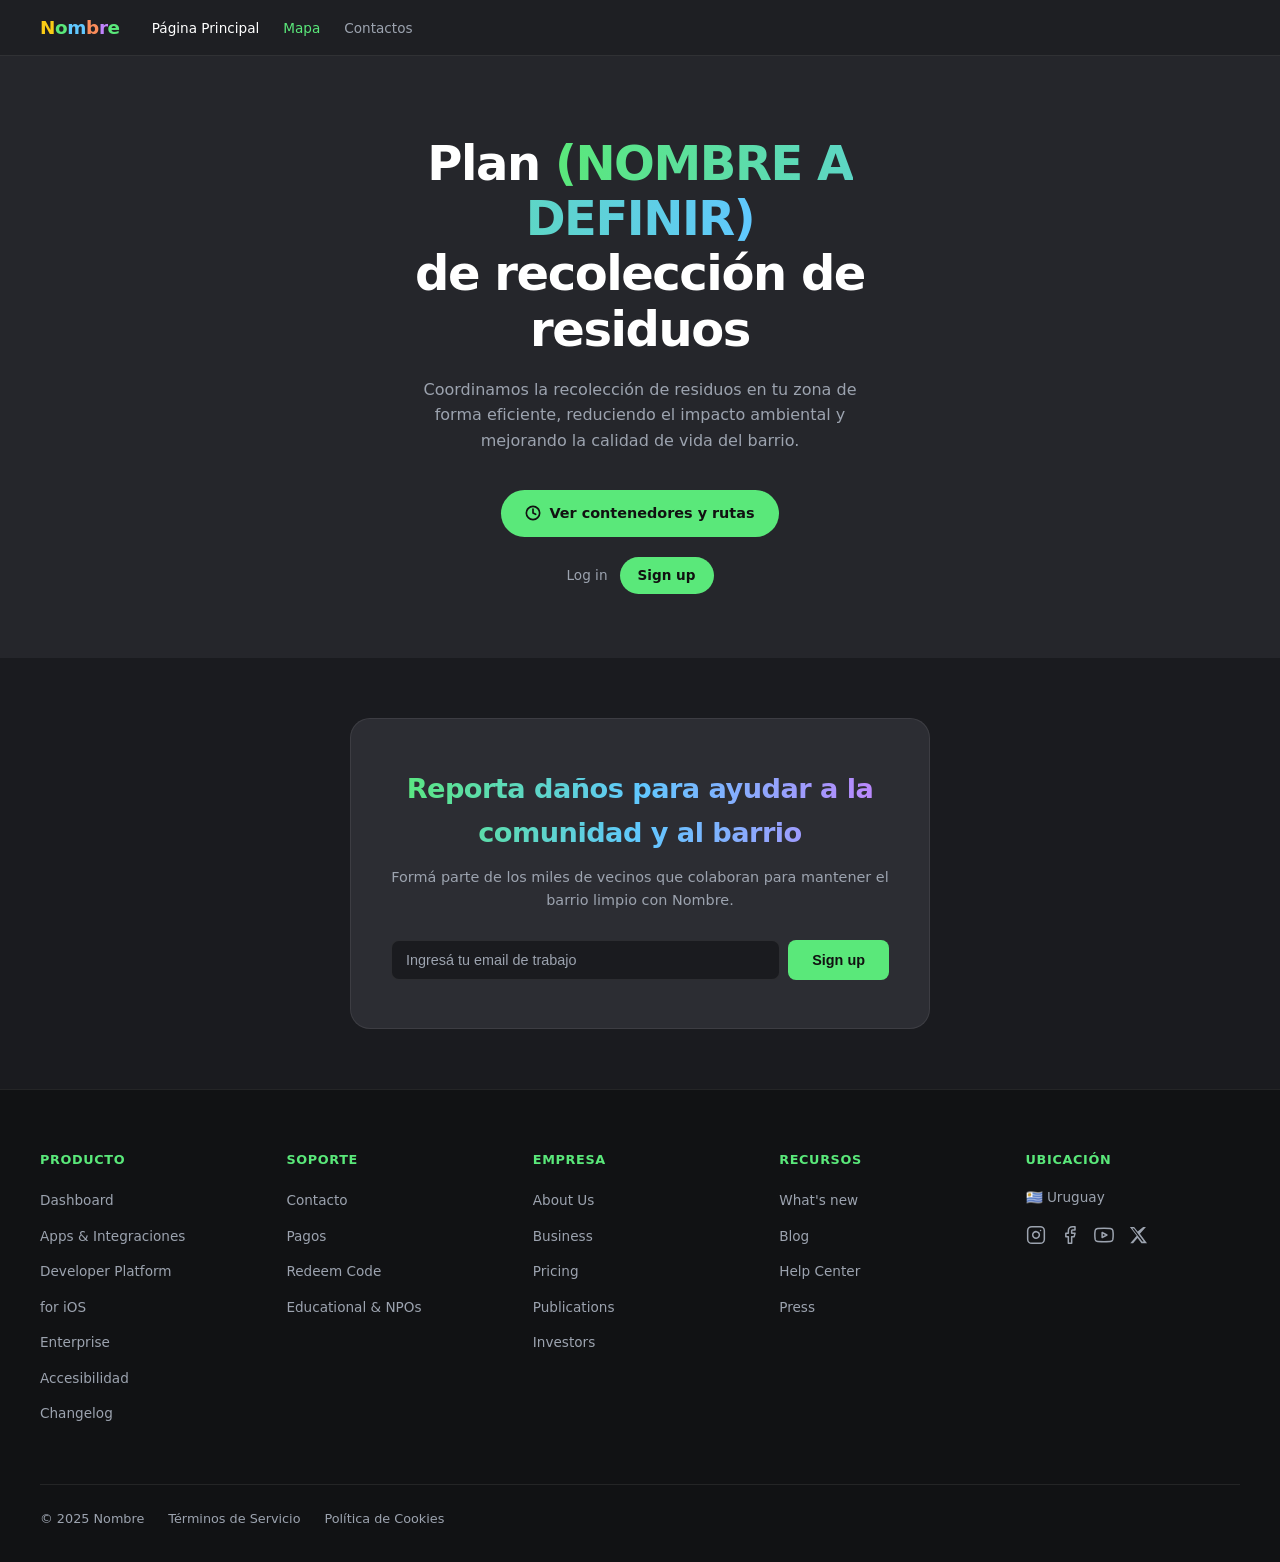
==== front/index.html @ a1e717c9 "prueba landing" ====
<!DOCTYPE html>
<html lang="es">
<head>
  <meta charset="UTF-8">
  <meta name="viewport" content="width=device-width, initial-scale=1.0">
  <title>Nombre — Plan de recolección de residuos</title>
  <link rel="stylesheet" href="css/styles.css">
</head>
<body>

  <!-- ===================== NAVBAR ===================== -->
  <nav class="navbar">
    <div class="navbar-logo brand">
      <span>N</span><span>o</span><span>m</span><span>b</span><span>r</span><span>e</span>
    </div>

    <ul class="navbar-links">
      <li><a href="#" class="link-yellow active">Página Principal</a></li>
      <li><a href="app.html" class="link-green">Mapa</a></li>
      <li><a href="#">Contactos</a></li>
    </ul>
  </nav>

  <!-- ===================== HERO ===================== -->
  <section class="hero">
    <h1>
      Plan <span class="highlight">(NOMBRE A DEFINIR)</span><br>
      de recolección de residuos
    </h1>
    <p>
      Coordinamos la recolección de residuos en tu zona de forma eficiente,
      reduciendo el impacto ambiental y mejorando la calidad de vida del barrio.
    </p>
    <div class="hero-actions">
      <a href="app.html" class="btn-primary">
        <svg width="16" height="16" viewBox="0 0 24 24" fill="none" stroke="currentColor" stroke-width="2.5" stroke-linecap="round" stroke-linejoin="round"><circle cx="12" cy="12" r="10"/><polyline points="12 6 12 12 16 14"/></svg>
        Ver contenedores y rutas
      </a>
    </div>
    <div class="hero-auth">
      <a href="pages/login.html" class="btn-login">Log in</a>
      <a href="pages/login.html" class="btn-signup">Sign up</a>
    </div>
  </section>

  <!-- ===================== CTA ===================== -->
  <section class="cta-section">
    <div class="cta-box">
      <h2>Reporta daños para ayudar a la comunidad y al barrio</h2>
      <p>
        Formá parte de los miles de vecinos que colaboran para mantener
        el barrio limpio con Nombre.
      </p>
      <div class="cta-form">
        <input type="email" placeholder="Ingresá tu email de trabajo">
        <button class="btn-primary" onclick="window.location='pages/login.html'">Sign up</button>
      </div>
    </div>
  </section>

  <!-- ===================== FOOTER ===================== -->
  <footer>
    <div class="footer-cols">
      <div class="footer-col">
        <h4>Producto</h4>
        <ul>
          <li><a href="#">Dashboard</a></li>
          <li><a href="#">Apps &amp; Integraciones</a></li>
          <li><a href="#">Developer Platform</a></li>
          <li><a href="#">for iOS</a></li>
          <li><a href="#">Enterprise</a></li>
          <li><a href="#">Accesibilidad</a></li>
          <li><a href="#">Changelog</a></li>
        </ul>
      </div>
      <div class="footer-col">
        <h4>Soporte</h4>
        <ul>
          <li><a href="#">Contacto</a></li>
          <li><a href="#">Pagos</a></li>
          <li><a href="#">Redeem Code</a></li>
          <li><a href="#">Educational &amp; NPOs</a></li>
        </ul>
      </div>
      <div class="footer-col">
        <h4>Empresa</h4>
        <ul>
          <li><a href="#">About Us</a></li>
          <li><a href="#">Business</a></li>
          <li><a href="#">Pricing</a></li>
          <li><a href="#">Publications</a></li>
          <li><a href="#">Investors</a></li>
        </ul>
      </div>
      <div class="footer-col">
        <h4>Recursos</h4>
        <ul>
          <li><a href="#">What's new</a></li>
          <li><a href="#">Blog</a></li>
          <li><a href="#">Help Center</a></li>
          <li><a href="#">Press</a></li>
        </ul>
      </div>
      <div class="footer-col">
        <h4>Ubicación</h4>
        <div class="footer-location">
          🇺🇾 Uruguay
        </div>
        <div class="footer-social">
          <!-- Instagram -->
          <a href="#" aria-label="Instagram">
            <svg width="20" height="20" viewBox="0 0 24 24" fill="none" stroke="currentColor" stroke-width="1.8" stroke-linecap="round" stroke-linejoin="round">
              <rect x="2" y="2" width="20" height="20" rx="5"/><path d="M16 11.37A4 4 0 1 1 12.63 8 4 4 0 0 1 16 11.37z"/><line x1="17.5" y1="6.5" x2="17.51" y2="6.5"/>
            </svg>
          </a>
          <!-- Facebook -->
          <a href="#" aria-label="Facebook">
            <svg width="20" height="20" viewBox="0 0 24 24" fill="none" stroke="currentColor" stroke-width="1.8" stroke-linecap="round" stroke-linejoin="round">
              <path d="M18 2h-3a5 5 0 0 0-5 5v3H7v4h3v8h4v-8h3l1-4h-4V7a1 1 0 0 1 1-1h3z"/>
            </svg>
          </a>
          <!-- YouTube -->
          <a href="#" aria-label="YouTube">
            <svg width="20" height="20" viewBox="0 0 24 24" fill="none" stroke="currentColor" stroke-width="1.8" stroke-linecap="round" stroke-linejoin="round">
              <path d="M22.54 6.42A2.78 2.78 0 0 0 20.6 4.47C18.88 4 12 4 12 4s-6.88 0-8.6.47A2.78 2.78 0 0 0 1.46 6.42 29 29 0 0 0 1 12a29 29 0 0 0 .46 5.58A2.78 2.78 0 0 0 3.4 19.53C5.12 20 12 20 12 20s6.88 0 8.6-.47a2.78 2.78 0 0 0 1.94-1.95A29 29 0 0 0 23 12a29 29 0 0 0-.46-5.58z"/><polygon points="9.75 15.02 15.5 12 9.75 8.98 9.75 15.02"/>
            </svg>
          </a>
          <!-- X -->
          <a href="#" aria-label="X">
            <svg width="20" height="20" viewBox="0 0 24 24" fill="currentColor">
              <path d="M18.244 2.25h3.308l-7.227 8.26 8.502 11.24H16.17l-4.714-6.231-5.401 6.231H2.746l7.73-8.835L2.25 2.25h5.087l4.26 5.632zm-1.161 17.52h1.833L7.084 4.126H5.117z"/>
            </svg>
          </a>
        </div>
      </div>
    </div>

    <div class="footer-bottom">
      <span>© 2025 Nombre</span>
      <a href="#">Términos de Servicio</a>
      <a href="#">Política de Cookies</a>
    </div>
  </footer>

</body>
</html>
---- front/css/styles.css ----
/* ==============================
   Variables y reset
============================== */
:root {
  --bg:       #25262b;
  --bg-deep:  #1a1b1f;
  --bg-card:  #2c2d33;
  --bg-nav:   #1e1f23;
  --green:    #5ae87a;
  --green-dk: #3bc95a;
  --border:   rgba(255,255,255,0.08);
  --text:     #ffffff;
  --muted:    #9ca3af;
  --radius:   12px;
  --font:     'Segoe UI', system-ui, -apple-system, sans-serif;
}

*, *::before, *::after { box-sizing: border-box; margin: 0; padding: 0; }

html { scroll-behavior: smooth; }

body {
  font-family: var(--font);
  background: var(--bg);
  color: var(--text);
  line-height: 1.6;
  -webkit-font-smoothing: antialiased;
}

a { text-decoration: none; color: inherit; }
img { display: block; max-width: 100%; }

.hidden { display: none; }

/* ==============================
   NAVBAR
============================== */
.navbar {
  position: sticky;
  top: 0;
  z-index: 100;
  background: var(--bg-nav);
  border-bottom: 1px solid var(--border);
  padding: 0 40px;
  height: 56px;
  display: flex;
  align-items: center;
  gap: 32px;
}

.navbar-logo {
  font-weight: 800;
  font-size: 1.15rem;
  letter-spacing: -0.02em;
  flex-shrink: 0;
}
.brand span:nth-child(1) { color: #facc15; }
.brand span:nth-child(2) { color: #5ae87a; }
.brand span:nth-child(3) { color: #60c8ff; }
.brand span:nth-child(4) { color: #fa8c5a; }
.brand span:nth-child(5) { color: #c084fc; }
.brand span:nth-child(6) { color: #5ae87a; }

/* Cuando el logo es un link (páginas internas y login), da feedback visual al pasar el mouse */
a.brand { transition: opacity 0.15s; }
a.brand:hover { opacity: 0.8; }

.navbar-links {
  display: flex;
  gap: 24px;
  flex: 1;
  align-items: center;
  list-style: none;
}

.navbar-links a {
  font-size: 0.85rem;
  color: var(--muted);
  transition: color 0.15s;
}
.navbar-links a:hover,
.navbar-links a.active { color: var(--text); }
.navbar-links .link-yellow { color: #facc15; }
.navbar-links .link-green  { color: var(--green); }

.navbar-auth {
  display: flex;
  gap: 12px;
  align-items: center;
  margin-left: auto;
}

.btn-login {
  font-size: 0.85rem;
  color: var(--muted);
  transition: color 0.15s;
}
.btn-login:hover { color: var(--text); }

.btn-signup {
  background: var(--green);
  color: #111;
  font-size: 0.85rem;
  font-weight: 700;
  padding: 8px 18px;
  border-radius: 999px;
  transition: background 0.15s, transform 0.1s;
}
.btn-signup:hover  { background: var(--green-dk); }
.btn-signup:active { transform: scale(0.97); }

/* ==============================
   HERO
============================== */
.hero {
  padding: 80px 40px 64px;
  max-width: 720px;
  margin: 0 auto;
  text-align: center;
}

.hero h1 {
  font-size: clamp(2rem, 5vw, 3rem);
  font-weight: 800;
  letter-spacing: -0.03em;
  line-height: 1.15;
  margin-bottom: 20px;
}

.hero h1 .highlight {
  background: linear-gradient(90deg, var(--green) 0%, #60c8ff 100%);
  -webkit-background-clip: text;
  -webkit-text-fill-color: transparent;
  background-clip: text;
}

.hero p {
  color: var(--muted);
  font-size: 1rem;
  max-width: 480px;
  margin: 0 auto 36px;
}

/* Botones de acción hero */
.hero-actions {
  display: flex;
  gap: 14px;
  justify-content: center;
  flex-wrap: wrap;
}

/* Login / Signup dentro del hero (centrados) */
.hero-auth {
  display: flex;
  gap: 12px;
  justify-content: center;
  align-items: center;
  margin-top: 20px;
  flex-wrap: wrap;
}

.btn-primary {
  display: inline-flex;
  align-items: center;
  gap: 8px;
  background: var(--green);
  color: #111;
  font-weight: 700;
  font-size: 0.9rem;
  padding: 12px 24px;
  border-radius: 999px;
  transition: background 0.15s, transform 0.1s;
  border: none;
  cursor: pointer;
}
.btn-primary:hover  { background: var(--green-dk); }
.btn-primary:active { transform: scale(0.97); }

.btn-outline {
  display: inline-flex;
  align-items: center;
  gap: 8px;
  background: transparent;
  color: var(--text);
  font-weight: 600;
  font-size: 0.9rem;
  padding: 12px 24px;
  border-radius: 999px;
  border: 1px solid var(--border);
  transition: border-color 0.15s, background 0.15s;
  cursor: pointer;
}
.btn-outline:hover { border-color: rgba(255,255,255,0.25); background: rgba(255,255,255,0.05); }

/* ==============================
   SECCIÓN DESCRIPCIÓN
============================== */
.section-desc {
  background: var(--bg-deep);
  padding: 60px 40px;
}

.section-desc-inner {
  max-width: 640px;
  margin: 0 auto;
}

.section-desc p {
  color: var(--muted);
  font-size: 0.95rem;
  line-height: 1.75;
}

/* ==============================
   TABS / NOVEDADES
============================== */
.tabs-section {
  padding: 56px 40px;
  background: var(--bg);
}

.tabs-section-inner {
  max-width: 840px;
  margin: 0 auto;
}

.tabs-nav {
  display: flex;
  gap: 4px;
  margin-bottom: 32px;
  border-bottom: 1px solid var(--border);
  padding-bottom: 0;
}

.tab-btn {
  background: none;
  border: none;
  color: var(--muted);
  font-size: 0.9rem;
  font-weight: 600;
  padding: 10px 20px;
  border-radius: 8px 8px 0 0;
  cursor: pointer;
  transition: color 0.15s, background 0.15s;
  position: relative;
  bottom: -1px;
}

.tab-btn:hover { color: var(--text); }

.tab-btn.active {
  background: var(--green);
  color: #111;
}

.tab-panel { display: none; }
.tab-panel.active { display: block; }

/* Tarjeta de novedad */
.news-card {
  display: grid;
  grid-template-columns: 220px 1fr;
  gap: 24px;
  background: var(--bg-card);
  border: 1px solid var(--border);
  border-radius: var(--radius);
  overflow: hidden;
  padding: 24px;
}

.news-img-placeholder {
  aspect-ratio: 4/3;
  background: #3a3b42;
  border-radius: 8px;
  display: flex;
  align-items: center;
  justify-content: center;
}

.news-img-placeholder svg {
  opacity: 0.25;
  width: 56px;
  height: 56px;
}

.news-body h3 {
  font-size: 1.1rem;
  font-weight: 700;
  line-height: 1.35;
  margin-bottom: 10px;
}

.news-body p {
  color: var(--muted);
  font-size: 0.9rem;
  margin-bottom: 16px;
}

.news-body .read-more {
  color: var(--green);
  font-size: 0.85rem;
  font-weight: 600;
  transition: opacity 0.15s;
}
.news-body .read-more:hover { opacity: 0.75; }

/* ==============================
   CTA SECTION
============================== */
.cta-section {
  padding: 60px 40px;
  background: var(--bg-deep);
}

.cta-box {
  max-width: 580px;
  margin: 0 auto;
  background: var(--bg-card);
  border: 1px solid var(--border);
  border-radius: 20px;
  padding: 48px 40px;
  text-align: center;
}

.cta-box h2 {
  font-size: 1.7rem;
  font-weight: 800;
  letter-spacing: -0.02em;
  margin-bottom: 12px;
  background: linear-gradient(90deg, var(--green) 0%, #60c8ff 50%, #c084fc 100%);
  -webkit-background-clip: text;
  -webkit-text-fill-color: transparent;
  background-clip: text;
}

.cta-box p {
  color: var(--muted);
  font-size: 0.9rem;
  margin-bottom: 28px;
}

.cta-form {
  display: flex;
  gap: 8px;
}

.cta-form input {
  flex: 1;
  background: var(--bg-deep);
  border: 1px solid var(--border);
  border-radius: 8px;
  color: var(--text);
  padding: 10px 14px;
  font-size: 0.9rem;
  outline: none;
  transition: border-color 0.15s;
}
.cta-form input:focus { border-color: var(--green); }
.cta-form input::placeholder { color: var(--muted); }

.cta-form .btn-primary { border-radius: 8px; }

/* ==============================
   FOOTER
============================== */
footer {
  background: #111214;
  padding: 60px 40px 32px;
  border-top: 1px solid var(--border);
}

.footer-cols {
  display: grid;
  grid-template-columns: repeat(5, 1fr);
  gap: 32px;
  margin-bottom: 48px;
}

.footer-col h4 {
  font-size: 0.8rem;
  font-weight: 700;
  color: var(--green);
  margin-bottom: 16px;
  text-transform: uppercase;
  letter-spacing: 0.05em;
}

.footer-col ul { list-style: none; }
.footer-col ul li { margin-bottom: 10px; }
.footer-col ul li a {
  font-size: 0.85rem;
  color: var(--muted);
  transition: color 0.15s;
}
.footer-col ul li a:hover { color: var(--text); }

.footer-location {
  display: flex;
  align-items: center;
  gap: 8px;
  font-size: 0.85rem;
  color: var(--muted);
  margin-bottom: 16px;
}

.footer-social {
  display: flex;
  gap: 14px;
  margin-top: 12px;
}

.footer-social a {
  color: var(--muted);
  transition: color 0.15s;
}
.footer-social a:hover { color: var(--text); }

.footer-bottom {
  border-top: 1px solid var(--border);
  padding-top: 24px;
  display: flex;
  align-items: center;
  gap: 24px;
}

.footer-bottom span,
.footer-bottom a {
  font-size: 0.8rem;
  color: var(--muted);
}
.footer-bottom a:hover { color: var(--text); }

/* ==============================
   FLOATING BUTTON
============================== */
.fab {
  position: fixed;
  bottom: 28px;
  right: 28px;
  width: 48px;
  height: 48px;
  background: var(--green);
  border-radius: 50%;
  display: flex;
  align-items: center;
  justify-content: center;
  box-shadow: 0 4px 20px rgba(90,232,122,0.35);
  z-index: 99;
  transition: transform 0.15s, background 0.15s;
}
.fab:hover  { transform: scale(1.08); background: var(--green-dk); }
.fab svg { width: 22px; height: 22px; color: #111; }

/* ==============================
   LOGIN PAGE
============================== */
.auth-page {
  position: relative;
  min-height: 100vh;
  display: flex;
  align-items: center;
  justify-content: center;
  padding: 40px 20px;
  background: var(--bg-deep);
}

.back-link {
  position: absolute;
  top: 24px;
  left: 24px;
  display: inline-flex;
  align-items: center;
  gap: 6px;
  font-size: 0.85rem;
  color: var(--muted);
  transition: color 0.15s;
}
.back-link:hover { color: var(--text); }
.back-link svg { width: 16px; height: 16px; }

.auth-card {
  width: 100%;
  max-width: 400px;
  background: var(--bg-card);
  border: 1px solid var(--border);
  border-radius: 20px;
  padding: 40px;
}

.auth-logo {
  display: block;
  text-align: center;
  font-size: 1.5rem;
  font-weight: 800;
  margin-bottom: 28px;
}

.auth-tabs {
  display: flex;
  background: var(--bg-deep);
  border-radius: 8px;
  padding: 4px;
  margin-bottom: 28px;
}

.auth-tab {
  flex: 1;
  text-align: center;
  padding: 9px;
  border-radius: 6px;
  font-size: 0.88rem;
  font-weight: 600;
  color: var(--muted);
  cursor: pointer;
  transition: all 0.15s;
}
.auth-tab.active {
  background: var(--bg-card);
  color: var(--text);
}

.auth-form { display: flex; flex-direction: column; gap: 14px; }

.auth-form label {
  display: flex;
  flex-direction: column;
  gap: 6px;
  font-size: 0.82rem;
  color: var(--muted);
  font-weight: 600;
}

.auth-form input,
.auth-form select {
  background: var(--bg-deep);
  border: 1px solid var(--border);
  border-radius: 8px;
  color: var(--text);
  padding: 11px 14px;
  font-size: 0.9rem;
  font-family: inherit;
  outline: none;
  transition: border-color 0.15s;
}
.auth-form input:focus,
.auth-form select:focus { border-color: var(--green); }

.auth-form select {
  appearance: none;
  -webkit-appearance: none;
  cursor: pointer;
  padding-right: 36px;
  background-image: url("data:image/svg+xml,%3Csvg xmlns='http://www.w3.org/2000/svg' width='16' height='16' viewBox='0 0 24 24' fill='none' stroke='%239ca3af' stroke-width='2' stroke-linecap='round' stroke-linejoin='round'%3E%3Cpolyline points='6 9 12 15 18 9'%3E%3C/polyline%3E%3C/svg%3E");
  background-repeat: no-repeat;
  background-position: right 14px center;
  background-size: 14px;
}
.auth-form select:invalid { color: var(--muted); }
.auth-form select option { background: var(--bg-deep); color: var(--text); }

.auth-form .btn-primary {
  margin-top: 6px;
  justify-content: center;
  border-radius: 8px;
  padding: 12px;
  font-size: 0.95rem;
}

.auth-sep {
  text-align: center;
  color: var(--muted);
  font-size: 0.82rem;
  margin-top: 16px;
}

.link-action {
  color: var(--green);
  font-weight: 600;
  cursor: pointer;
}
.link-action:hover { text-decoration: underline; }

/* ==============================
   DASHBOARD / PÁGINAS INTERNAS
============================== */
.internal-nav {
  background: var(--bg-nav);
  border-bottom: 1px solid var(--border);
  padding: 0 40px;
  height: 56px;
  display: flex;
  align-items: center;
  gap: 24px;
}

.internal-nav .nav-logo {
  font-weight: 800;
  font-size: 1.1rem;
  margin-right: 16px;
}

.internal-nav .nav-right {
  margin-left: auto;
  display: flex;
  align-items: center;
  gap: 12px;
}

.avatar {
  width: 32px;
  height: 32px;
  background: var(--green);
  border-radius: 50%;
  display: flex;
  align-items: center;
  justify-content: center;
  font-weight: 700;
  font-size: 0.8rem;
  color: #111;
}

/* ==============================
   PESTAÑAS DE LA APP (dentro de internal-nav)
============================== */
.internal-nav .app-tabs {
  display: flex;
  gap: 4px;
  flex: 1;
  height: 100%;
  align-items: center;
  overflow-x: auto;
  scrollbar-width: none;
}
.internal-nav .app-tabs::-webkit-scrollbar { display: none; }

.app-tab {
  font-size: 0.85rem;
  color: var(--muted);
  padding: 6px 14px;
  border-radius: 6px;
  white-space: nowrap;
  cursor: pointer;
  border: none;
  background: none;
  font-family: inherit;
  transition: color 0.15s, background 0.15s;
}
.app-tab:hover { color: var(--text); background: rgba(255,255,255,0.05); }
.app-tab.active { color: var(--text); background: rgba(255,255,255,0.08); }

.chip-rol {
  font-size: 0.75rem;
  font-weight: 600;
  color: var(--green);
  background: rgba(90, 232, 122, 0.12);
  padding: 4px 10px;
  border-radius: 999px;
  white-space: nowrap;
}

/* ==============================
   SECCIONES DE LA APP (Mapa/Camiones/Rutas/Cuadrillas/Trayectos/Incidencias)
============================== */
.seccion-app {
  display: none;
  max-width: 1100px;
  margin: 0 auto;
  padding: 32px 40px 64px;
}
.seccion-app.active { display: block; }

.seccion-header {
  display: flex;
  align-items: center;
  justify-content: space-between;
  gap: 16px;
  margin-bottom: 20px;
  flex-wrap: wrap;
}
.seccion-header h2 { font-size: 1.3rem; font-weight: 700; }

.seccion-subtitulo {
  color: var(--muted);
  font-size: 0.9rem;
  margin-top: -12px;
  margin-bottom: 20px;
}

.tabla-titulo { font-size: 1rem; font-weight: 700; margin-bottom: 12px; }

/* ==============================
   TABLAS
============================== */
.tabla-datos {
  width: 100%;
  border-collapse: collapse;
  background: var(--bg-card);
  border: 1px solid var(--border);
  border-radius: var(--radius);
  overflow: hidden;
  font-size: 0.88rem;
}
.tabla-datos th {
  text-align: left;
  padding: 12px 16px;
  background: rgba(255,255,255,0.03);
  color: var(--muted);
  font-size: 0.75rem;
  text-transform: uppercase;
  letter-spacing: 0.04em;
  border-bottom: 1px solid var(--border);
}
.tabla-datos td { padding: 12px 16px; border-bottom: 1px solid var(--border); }
.tabla-datos tbody tr:last-child td { border-bottom: none; }
.tabla-datos tbody tr:hover { background: rgba(255,255,255,0.02); }

.tabla-vacia {
  color: var(--muted);
  font-size: 0.9rem;
  padding: 32px;
  text-align: center;
  background: var(--bg-card);
  border: 1px dashed var(--border);
  border-radius: var(--radius);
}

.acciones-fila { display: flex; gap: 8px; }
.btn-icono {
  border: none;
  background: transparent;
  cursor: pointer;
  padding: 5px 10px;
  border-radius: 6px;
  font-size: 0.8rem;
  font-weight: 600;
  font-family: inherit;
}
.btn-icono.editar { color: var(--green); }
.btn-icono.editar:hover { background: rgba(90,232,122,0.1); }
.btn-icono.eliminar { color: #ff6b6b; }
.btn-icono.eliminar:hover { background: rgba(255,107,107,0.1); }

/* ==============================
   BADGES DE ESTADO
============================== */
.badge {
  display: inline-block;
  font-size: 0.75rem;
  font-weight: 700;
  padding: 3px 10px;
  border-radius: 999px;
}
.badge-ok      { background: rgba(90,232,122,0.15); color: var(--green); }
.badge-warn    { background: rgba(250,204,21,0.15); color: #facc15; }
.badge-pending { background: rgba(156,163,175,0.15); color: var(--muted); }

/* ==============================
   MODAL (alta / edición)
============================== */
.modal-overlay {
  position: fixed;
  inset: 0;
  background: rgba(0,0,0,0.6);
  display: flex;
  align-items: center;
  justify-content: center;
  padding: 20px;
  z-index: 200;
}
.modal-overlay.hidden { display: none; }

.modal-card {
  width: 100%;
  max-width: 480px;
  max-height: 90vh;
  overflow-y: auto;
  background: var(--bg-card);
  border: 1px solid var(--border);
  border-radius: 16px;
  padding: 28px;
}
.modal-header {
  display: flex;
  align-items: center;
  justify-content: space-between;
  margin-bottom: 20px;
}
.modal-header h3 { font-size: 1.1rem; font-weight: 700; }
.modal-cerrar {
  background: none;
  border: none;
  color: var(--muted);
  font-size: 1.1rem;
  cursor: pointer;
  padding: 4px 8px;
  border-radius: 6px;
}
.modal-cerrar:hover { color: var(--text); background: rgba(255,255,255,0.05); }
.modal-aviso { color: var(--muted); font-size: 0.9rem; }

/* ==============================
   FILTROS (menús de admin: usuarios / solicitudes)
============================== */
.filtros-fila {
  display: flex;
  gap: 16px;
  flex-wrap: wrap;
  margin-bottom: 20px;
}
.filtros-fila label {
  display: flex;
  flex-direction: column;
  gap: 6px;
  font-size: 0.82rem;
  color: var(--muted);
  font-weight: 600;
  min-width: 200px;
}
.filtros-fila input,
.filtros-fila select {
  background: var(--bg-card);
  border: 1px solid var(--border);
  border-radius: 8px;
  color: var(--text);
  padding: 9px 12px;
  font-size: 0.88rem;
  font-family: inherit;
  outline: none;
}

/* ==============================
   MINI POPUP DE CONFIRMACIÓN (#F)
============================== */
.confirm-overlay { z-index: 300; }
.confirm-card {
  max-width: 340px;
  text-align: center;
}
.confirm-mensaje {
  font-size: 0.95rem;
  margin-bottom: 20px;
}
.confirm-acciones {
  display: flex;
  gap: 10px;
  justify-content: center;
}

/* ==============================
   FORMULARIOS (modal y en línea) + SELECT con flecha
============================== */
.modal-form, .form-grid label { display: flex; flex-direction: column; gap: 6px; }
.modal-form { display: flex; flex-direction: column; gap: 14px; }
.modal-form label {
  display: flex;
  flex-direction: column;
  gap: 6px;
  font-size: 0.82rem;
  color: var(--muted);
  font-weight: 600;
}

.modal-form input, .modal-form select, .modal-form textarea,
.form-grid input, .form-grid select, .form-grid textarea {
  background: var(--bg-deep);
  border: 1px solid var(--border);
  border-radius: 8px;
  color: var(--text);
  padding: 10px 14px;
  font-size: 0.9rem;
  font-family: inherit;
  outline: none;
  transition: border-color 0.15s;
  resize: vertical;
}
.modal-form input:focus, .modal-form select:focus, .modal-form textarea:focus,
.form-grid input:focus, .form-grid select:focus, .form-grid textarea:focus { border-color: var(--green); }

.modal-form select, .form-grid select {
  appearance: none;
  -webkit-appearance: none;
  cursor: pointer;
  padding-right: 36px;
  background-image: url("data:image/svg+xml,%3Csvg xmlns='http://www.w3.org/2000/svg' width='16' height='16' viewBox='0 0 24 24' fill='none' stroke='%239ca3af' stroke-width='2' stroke-linecap='round' stroke-linejoin='round'%3E%3Cpolyline points='6 9 12 15 18 9'%3E%3C/polyline%3E%3C/svg%3E");
  background-repeat: no-repeat;
  background-position: right 14px center;
  background-size: 14px;
}
.modal-form .btn-primary { justify-content: center; border-radius: 8px; padding: 11px; margin-top: 4px; }

.form-mensaje {
  font-size: 0.85rem;
  padding: 10px 14px;
  border-radius: 8px;
}
.form-mensaje.error { background: rgba(255,107,107,0.12); color: #ff6b6b; }
.form-mensaje.exito { background: rgba(90,232,122,0.12); color: var(--green); }

.tarjeta-formulario {
  background: var(--bg-card);
  border: 1px solid var(--border);
  border-radius: var(--radius);
  padding: 24px;
  margin-bottom: 32px;
}
.form-grid {
  display: grid;
  grid-template-columns: 1fr 1fr;
  gap: 14px;
  margin-bottom: 18px;
}
.form-grid .span-2 { grid-column: 1 / -1; }
.form-grid label { font-size: 0.82rem; color: var(--muted); font-weight: 600; }

/* Checklist de contenedores / camioneros dentro de un formulario */
.checklist-caja {
  max-height: 200px;
  overflow-y: auto;
  border: 1px solid var(--border);
  border-radius: 8px;
  padding: 10px 12px;
  background: var(--bg-deep);
}
.checklist-grupo h5 {
  font-size: 0.75rem;
  color: var(--green);
  text-transform: uppercase;
  letter-spacing: 0.04em;
  margin: 10px 0 4px;
}
.checklist-grupo:first-child h5 { margin-top: 0; }
.checklist-item {
  display: flex;
  align-items: center;
  gap: 8px;
  font-size: 0.85rem;
  font-weight: 400;
  color: var(--text);
  padding: 4px 0;
  cursor: pointer;
}
.checklist-vacio { color: var(--muted); font-size: 0.85rem; }

/* ==============================
   "MI CUADRILLA" (widget para el rol camionero)
============================== */
.tarjeta-mi-cuadrilla {
  display: flex;
  align-items: center;
  justify-content: space-between;
  gap: 20px;
  background: var(--bg-card);
  border: 1px solid var(--border);
  border-radius: var(--radius);
  padding: 20px 24px;
  margin-bottom: 24px;
  flex-wrap: wrap;
}
.mi-cuadrilla-label {
  font-size: 0.75rem;
  color: var(--muted);
  text-transform: uppercase;
  letter-spacing: 0.04em;
  margin-bottom: 4px;
}
.mi-cuadrilla-valor { font-size: 1.1rem; font-weight: 700; }
.mi-cuadrilla-ruta { font-size: 0.85rem; color: var(--muted); margin-top: 4px; }
.mi-cuadrilla-cambio { display: flex; gap: 10px; align-items: center; }
.mi-cuadrilla-cambio select {
  background: var(--bg-deep);
  border: 1px solid var(--border);
  border-radius: 8px;
  color: var(--text);
  padding: 9px 12px;
  font-size: 0.85rem;
  font-family: inherit;
  outline: none;
  cursor: pointer;
}

/* ==============================
   MAPA (Google Maps)
============================== */
.mapa-controles { margin-bottom: 16px; }
.mapa-controles label {
  display: flex;
  flex-direction: column;
  gap: 6px;
  font-size: 0.82rem;
  color: var(--muted);
  font-weight: 600;
  max-width: 320px;
}
.mapa-controles select {
  background: var(--bg-card);
  border: 1px solid var(--border);
  border-radius: 8px;
  color: var(--text);
  padding: 9px 12px;
  font-size: 0.88rem;
  font-family: inherit;
  outline: none;
  cursor: pointer;
}
.mapa-contenedor {
  width: 100%;
  height: 520px;
  border-radius: var(--radius);
  overflow: hidden;
  border: 1px solid var(--border);
  background: var(--bg-card);
}
.mapa-aviso {
  height: 100%;
  display: flex;
  flex-direction: column;
  align-items: center;
  justify-content: center;
  gap: 6px;
  text-align: center;
  padding: 40px;
  color: var(--muted);
  font-size: 0.9rem;
}
.mapa-aviso a { color: var(--green); font-weight: 600; }

/* Contenido de los InfoWindow de Google Maps (van al DOM normal, así
   que las clases de esta hoja de estilos sí les aplican) */
.infowindow-contenido { font-family: var(--font); font-size: 13px; color: #111; }
.infowindow-btn {
  margin-top: 8px;
  background: var(--green);
  color: #111;
  border: none;
  padding: 6px 12px;
  border-radius: 6px;
  font-size: 12px;
  font-weight: 700;
  cursor: pointer;
  font-family: inherit;
}

/* ==============================
   RESPONSIVE
============================== */
@media (max-width: 680px) {
  .navbar { padding: 0 20px; gap: 16px; }
  .navbar-links { display: none; }
  .hero { padding: 60px 24px 48px; }
  .tabs-section, .section-desc, .cta-section { padding: 40px 24px; }
  .footer-cols { grid-template-columns: repeat(2, 1fr); }
  .news-card { grid-template-columns: 1fr; }
  .cta-form { flex-direction: column; }
  footer { padding: 48px 24px 24px; }
  .internal-nav { padding: 0 20px; }
}

@media (max-width: 900px) {
  .seccion-app { padding: 24px 20px 48px; }
  .form-grid { grid-template-columns: 1fr; }
  .tarjeta-mi-cuadrilla { flex-direction: column; align-items: flex-start; }
  .mapa-contenedor { height: 400px; }
}
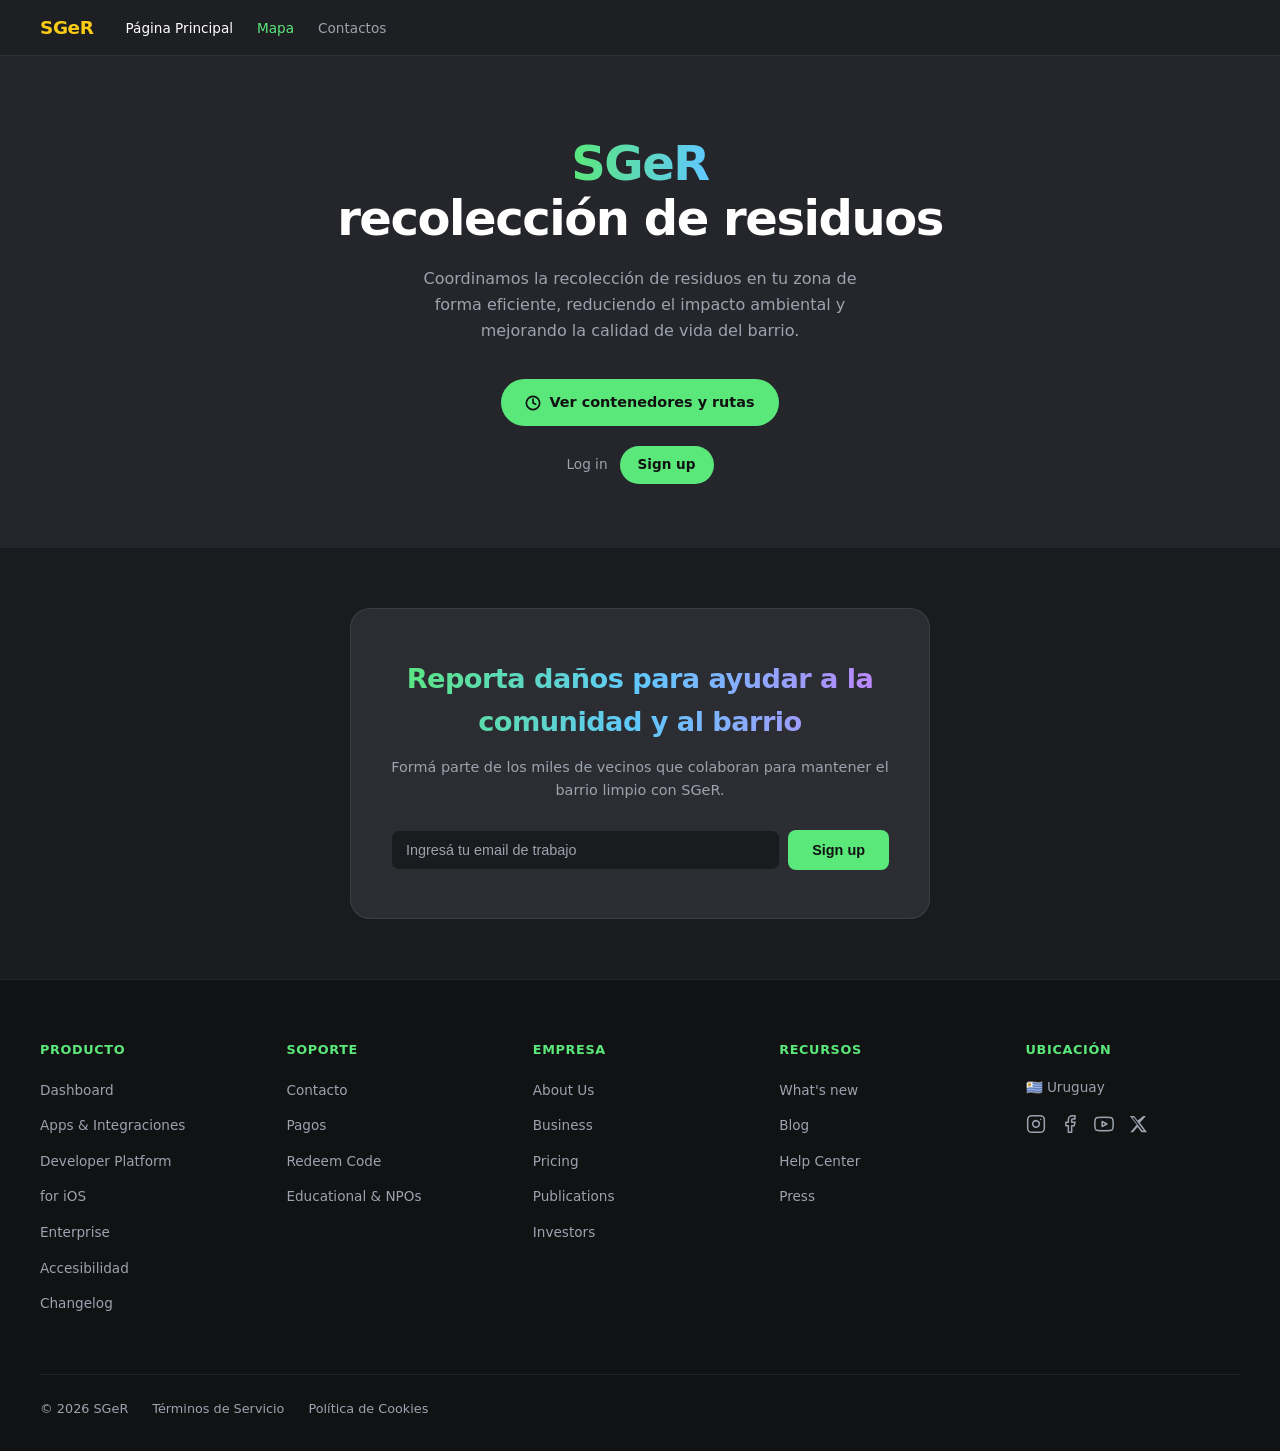
==== commit 19d82d8c: "cambios menores" ====
--- a/front/index.html
+++ b/front/index.html
@@ -3,7 +3,7 @@
 <head>
   <meta charset="UTF-8">
   <meta name="viewport" content="width=device-width, initial-scale=1.0">
-  <title>Nombre — Plan de recolección de residuos</title>
+  <title>SGeR — Plan de recolección de residuos</title>
   <link rel="stylesheet" href="css/styles.css">
 </head>
 <body>
@@ -11,7 +11,7 @@
   <!-- ===================== NAVBAR ===================== -->
   <nav class="navbar">
     <div class="navbar-logo brand">
-      <span>N</span><span>o</span><span>m</span><span>b</span><span>r</span><span>e</span>
+      <span class="highlight">SGeR</span><br>
     </div>
 
     <ul class="navbar-links">
@@ -24,8 +24,8 @@
   <!-- ===================== HERO ===================== -->
   <section class="hero">
     <h1>
-      Plan <span class="highlight">(NOMBRE A DEFINIR)</span><br>
-      de recolección de residuos
+      <span class="highlight">SGeR</span><br>
+      recolección de residuos
     </h1>
     <p>
       Coordinamos la recolección de residuos en tu zona de forma eficiente,
@@ -49,11 +49,11 @@
       <h2>Reporta daños para ayudar a la comunidad y al barrio</h2>
       <p>
         Formá parte de los miles de vecinos que colaboran para mantener
-        el barrio limpio con Nombre.
+        el barrio limpio con SGeR.
       </p>
       <div class="cta-form">
         <input type="email" placeholder="Ingresá tu email de trabajo">
-        <button class="btn-primary" onclick="window.location='pages/login.html'">Sign up</button>
+        <button class="btn-primary" id="cta_ir_registro">Sign up</button>
       </div>
     </div>
   </section>
@@ -136,11 +136,12 @@
     </div>
 
     <div class="footer-bottom">
-      <span>© 2025 Nombre</span>
+      <span>© 2026 SGeR</span>
       <a href="#">Términos de Servicio</a>
       <a href="#">Política de Cookies</a>
     </div>
   </footer>
 
+  <script src="js/index.js"></script>
 </body>
 </html>
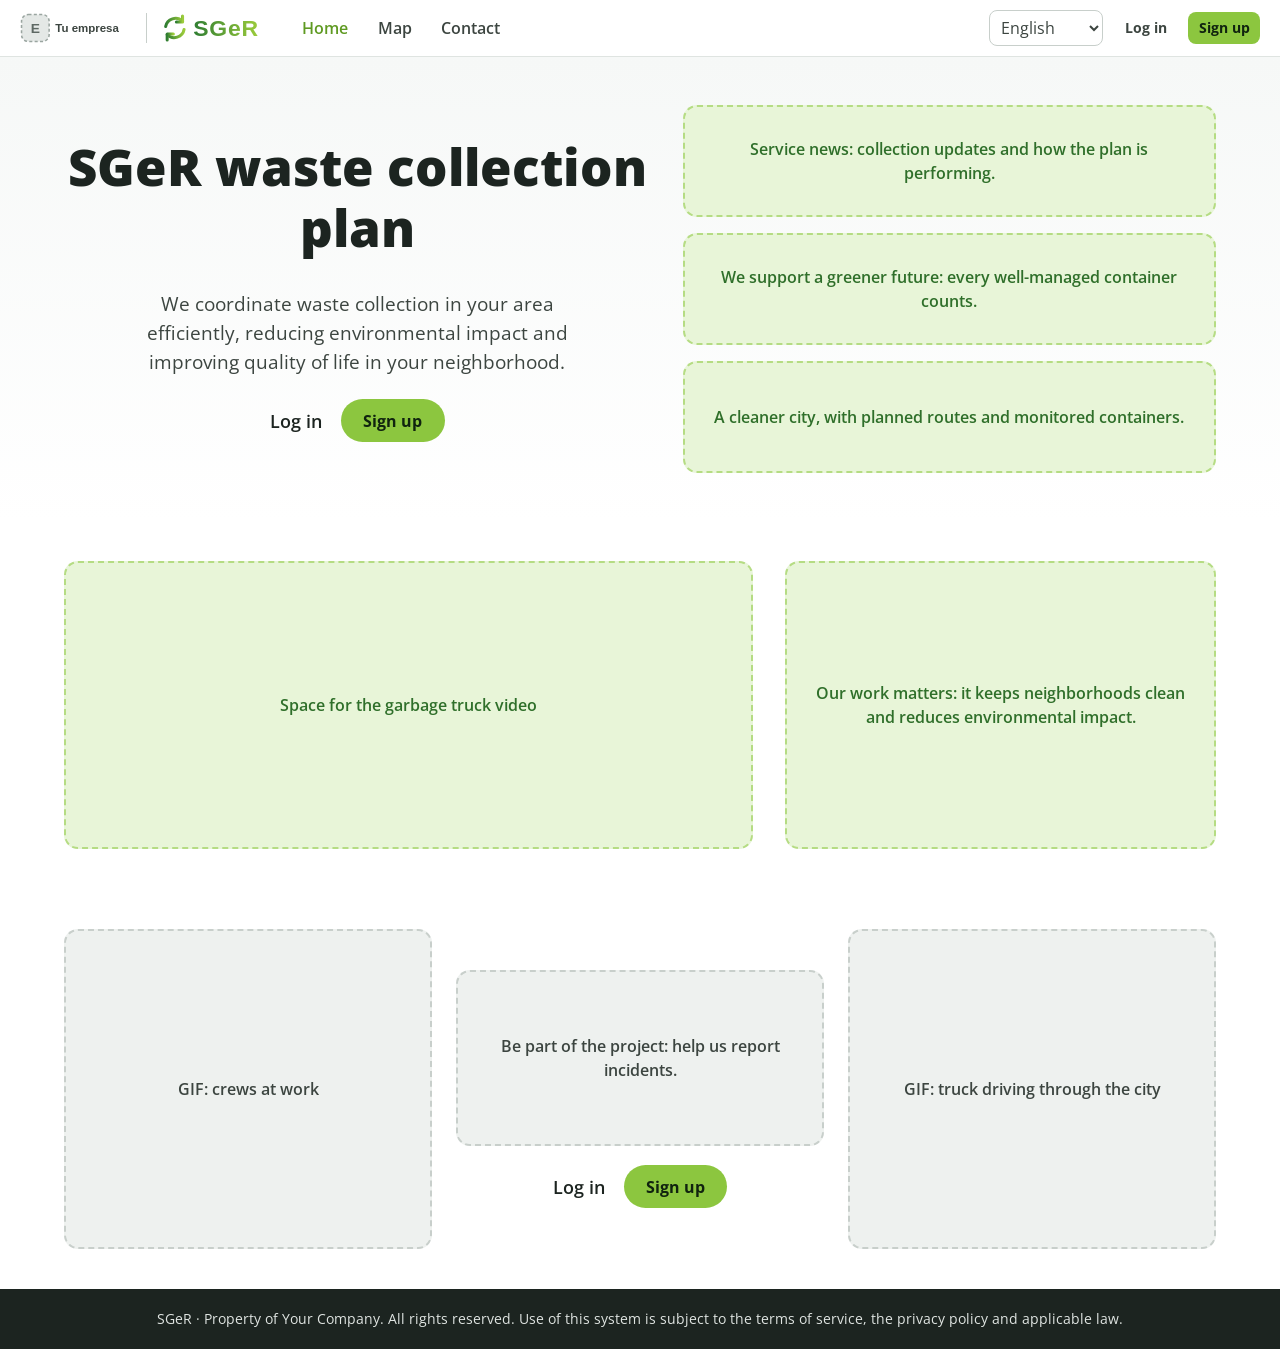
==== commit e2b825aa: "front (incompleto)" ====
--- a/front/index.html
+++ b/front/index.html
@@ -1,147 +1,70 @@
 <!DOCTYPE html>
 <html lang="es">
 <head>
-  <meta charset="UTF-8">
-  <meta name="viewport" content="width=device-width, initial-scale=1.0">
-  <title>SGeR — Plan de recolección de residuos</title>
+  <meta charset="utf-8">
+  <meta name="viewport" content="width=device-width, initial-scale=1">
+  <title>SGeR</title>
+  <link rel="preconnect" href="https://fonts.googleapis.com"><link rel="preconnect" href="https://fonts.gstatic.com" crossorigin>
+  <link href="https://fonts.googleapis.com/css2?family=Open+Sans:wght@400;600;700;800&display=swap" rel="stylesheet">
   <link rel="stylesheet" href="css/styles.css">
 </head>
 <body>
+  <noscript>Esta aplicación necesita JavaScript habilitado.</noscript>
+  <header class="topbar" id="top"></header>
 
-  <!-- ===================== NAVBAR ===================== -->
-  <nav class="navbar">
-    <div class="navbar-logo brand">
-      <span class="highlight">SGeR</span><br>
-    </div>
-
-    <ul class="navbar-links">
-      <li><a href="#" class="link-yellow active">Página Principal</a></li>
-      <li><a href="app.html" class="link-green">Mapa</a></li>
-      <li><a href="#">Contactos</a></li>
-    </ul>
-  </nav>
-
-  <!-- ===================== HERO ===================== -->
-  <section class="hero">
-    <h1>
-      <span class="highlight">SGeR</span><br>
-      recolección de residuos
-    </h1>
-    <p>
-      Coordinamos la recolección de residuos en tu zona de forma eficiente,
-      reduciendo el impacto ambiental y mejorando la calidad de vida del barrio.
-    </p>
-    <div class="hero-actions">
-      <a href="app.html" class="btn-primary">
-        <svg width="16" height="16" viewBox="0 0 24 24" fill="none" stroke="currentColor" stroke-width="2.5" stroke-linecap="round" stroke-linejoin="round"><circle cx="12" cy="12" r="10"/><polyline points="12 6 12 12 16 14"/></svg>
-        Ver contenedores y rutas
-      </a>
-    </div>
-    <div class="hero-auth">
-      <a href="pages/login.html" class="btn-login">Log in</a>
-      <a href="pages/login.html" class="btn-signup">Sign up</a>
-    </div>
-  </section>
-
-  <!-- ===================== CTA ===================== -->
-  <section class="cta-section">
-    <div class="cta-box">
-      <h2>Reporta daños para ayudar a la comunidad y al barrio</h2>
-      <p>
-        Formá parte de los miles de vecinos que colaboran para mantener
-        el barrio limpio con SGeR.
-      </p>
-      <div class="cta-form">
-        <input type="email" placeholder="Ingresá tu email de trabajo">
-        <button class="btn-primary" id="cta_ir_registro">Sign up</button>
-      </div>
-    </div>
-  </section>
-
-  <!-- ===================== FOOTER ===================== -->
-  <footer>
-    <div class="footer-cols">
-      <div class="footer-col">
-        <h4>Producto</h4>
-        <ul>
-          <li><a href="#">Dashboard</a></li>
-          <li><a href="#">Apps &amp; Integraciones</a></li>
-          <li><a href="#">Developer Platform</a></li>
-          <li><a href="#">for iOS</a></li>
-          <li><a href="#">Enterprise</a></li>
-          <li><a href="#">Accesibilidad</a></li>
-          <li><a href="#">Changelog</a></li>
-        </ul>
-      </div>
-      <div class="footer-col">
-        <h4>Soporte</h4>
-        <ul>
-          <li><a href="#">Contacto</a></li>
-          <li><a href="#">Pagos</a></li>
-          <li><a href="#">Redeem Code</a></li>
-          <li><a href="#">Educational &amp; NPOs</a></li>
-        </ul>
-      </div>
-      <div class="footer-col">
-        <h4>Empresa</h4>
-        <ul>
-          <li><a href="#">About Us</a></li>
-          <li><a href="#">Business</a></li>
-          <li><a href="#">Pricing</a></li>
-          <li><a href="#">Publications</a></li>
-          <li><a href="#">Investors</a></li>
-        </ul>
-      </div>
-      <div class="footer-col">
-        <h4>Recursos</h4>
-        <ul>
-          <li><a href="#">What's new</a></li>
-          <li><a href="#">Blog</a></li>
-          <li><a href="#">Help Center</a></li>
-          <li><a href="#">Press</a></li>
-        </ul>
-      </div>
-      <div class="footer-col">
-        <h4>Ubicación</h4>
-        <div class="footer-location">
-          🇺🇾 Uruguay
-        </div>
-        <div class="footer-social">
-          <!-- Instagram -->
-          <a href="#" aria-label="Instagram">
-            <svg width="20" height="20" viewBox="0 0 24 24" fill="none" stroke="currentColor" stroke-width="1.8" stroke-linecap="round" stroke-linejoin="round">
-              <rect x="2" y="2" width="20" height="20" rx="5"/><path d="M16 11.37A4 4 0 1 1 12.63 8 4 4 0 0 1 16 11.37z"/><line x1="17.5" y1="6.5" x2="17.51" y2="6.5"/>
-            </svg>
-          </a>
-          <!-- Facebook -->
-          <a href="#" aria-label="Facebook">
-            <svg width="20" height="20" viewBox="0 0 24 24" fill="none" stroke="currentColor" stroke-width="1.8" stroke-linecap="round" stroke-linejoin="round">
-              <path d="M18 2h-3a5 5 0 0 0-5 5v3H7v4h3v8h4v-8h3l1-4h-4V7a1 1 0 0 1 1-1h3z"/>
-            </svg>
-          </a>
-          <!-- YouTube -->
-          <a href="#" aria-label="YouTube">
-            <svg width="20" height="20" viewBox="0 0 24 24" fill="none" stroke="currentColor" stroke-width="1.8" stroke-linecap="round" stroke-linejoin="round">
-              <path d="M22.54 6.42A2.78 2.78 0 0 0 20.6 4.47C18.88 4 12 4 12 4s-6.88 0-8.6.47A2.78 2.78 0 0 0 1.46 6.42 29 29 0 0 0 1 12a29 29 0 0 0 .46 5.58A2.78 2.78 0 0 0 3.4 19.53C5.12 20 12 20 12 20s6.88 0 8.6-.47a2.78 2.78 0 0 0 1.94-1.95A29 29 0 0 0 23 12a29 29 0 0 0-.46-5.58z"/><polygon points="9.75 15.02 15.5 12 9.75 8.98 9.75 15.02"/>
-            </svg>
-          </a>
-          <!-- X -->
-          <a href="#" aria-label="X">
-            <svg width="20" height="20" viewBox="0 0 24 24" fill="currentColor">
-              <path d="M18.244 2.25h3.308l-7.227 8.26 8.502 11.24H16.17l-4.714-6.231-5.401 6.231H2.746l7.73-8.835L2.25 2.25h5.087l4.26 5.632zm-1.161 17.52h1.833L7.084 4.126H5.117z"/>
-            </svg>
-          </a>
+  <main>
+    <!-- Presentación: texto a la izquierda y tres tarjetas a la derecha. -->
+    <section class="hero">
+      <div class="copy">
+        <h1 data-i18n="home.title"></h1>
+        <p data-i18n="home.lead"></p>
+        <div class="cta">
+          <a class="login" href="pages/login.html" data-i18n="nav.login"></a>
+          <a class="btn pri pill" href="pages/login.html?m=up" data-i18n="nav.signup"></a>
         </div>
       </div>
-    </div>
 
-    <div class="footer-bottom">
-      <span>© 2026 SGeR</span>
-      <a href="#">Términos de Servicio</a>
-      <a href="#">Política de Cookies</a>
-    </div>
-  </footer>
+      <!-- Cada "slot" es un espacio reservado. Reemplazalo por un <img> o <video> con el material real. -->
+      <div class="stack">
+        <div class="slot" data-i18n="home.s1"></div>
+        <div class="slot" data-i18n="home.s2"></div>
+        <div class="slot" data-i18n="home.s3"></div>
+      </div>
+    </section>
 
-  <script src="js/index.js"></script>
+    <!-- Video del camión y texto sobre el trabajo. -->
+    <section class="band">
+      <div class="slot" data-i18n="home.video"></div>
+      <div class="slot" data-i18n="home.work"></div>
+    </section>
+
+    <!-- GIFs a los costados y llamada a participar en el centro. -->
+    <section class="trio">
+      <div class="slot dark" data-i18n="home.gif1"></div>
+      <div class="mid">
+        <div class="slot dark" data-i18n="home.join"></div>
+        <div class="cta">
+          <a class="login" href="pages/login.html" data-i18n="nav.login"></a>
+          <a class="btn pri pill" href="pages/login.html?m=up" data-i18n="nav.signup"></a>
+        </div>
+      </div>
+      <div class="slot dark" data-i18n="home.gif2"></div>
+    </section>
+  </main>
+
+  <div id="foot"></div>
+
+  <script src="js/errores-globales.js"></script>
+  <script src="js/config.js"></script>
+  <script src="js/constantes.js"></script>
+  <script src="js/idiomas/es.js"></script>
+  <script src="js/idiomas/en.js"></script>
+  <script src="js/idiomas/pt.js"></script>
+  <script src="js/i18n.js"></script>
+  <script src="js/dom.js"></script>
+  <script src="js/sesion.js"></script>
+  <script src="js/api.js"></script>
+  <script src="js/encabezado.js"></script>
+  <script src="js/inicio.js"></script>
 </body>
 </html>
--- a/front/css/styles.css
+++ b/front/css/styles.css
@@ -1,1063 +1,126 @@
-/* ==============================
-   Variables y reset
-============================== */
-:root {
-  --bg:       #25262b;
-  --bg-deep:  #1a1b1f;
-  --bg-card:  #2c2d33;
-  --bg-nav:   #1e1f23;
-  --green:    #5ae87a;
-  --green-dk: #3bc95a;
-  --border:   rgba(255,255,255,0.08);
-  --text:     #ffffff;
-  --muted:    #9ca3af;
-  --radius:   12px;
-  --font:     'Segoe UI', system-ui, -apple-system, sans-serif;
-}
+:root{
+  --bg:#fff;--g50:#f6f8f7;--g100:#eef1ef;--g200:#dfe4e1;--g300:#c8cfcb;--g500:#7b8680;--g700:#3c4540;--g900:#1c2420;
+  --gr100:#e8f5d8;--gr300:#b5dc83;--gr500:#8cc63f;--gr600:#5f9a22;--gr700:#2f6f2a;--red:#c62f3a;--amb:#d99a1b;
+  --r:14px;--font:'Open Sans',system-ui,-apple-system,'Segoe UI',sans-serif}
+*{box-sizing:border-box}
+html{scroll-padding-top:5rem}
+body{margin:0;font-family:var(--font);color:var(--g900);background:var(--bg);line-height:1.5;min-height:100vh;display:flex;flex-direction:column}
+main{flex:1}
+img{max-width:100%}
+a{color:var(--gr700)}
+h1,h2,h3{line-height:1.2;margin:0 0 .6rem}
+h1{font-size:clamp(2rem,4.5vw,3.2rem);font-weight:800}
+h2{font-size:1.7rem;font-weight:800}
+h3{font-size:1.1rem}
+.hidden{display:none!important}
+:focus-visible{outline:3px solid var(--gr600);outline-offset:2px}
+@media (prefers-reduced-motion:reduce){*{animation:none!important;transition:none!important}}
 
-*, *::before, *::after { box-sizing: border-box; margin: 0; padding: 0; }
+.topbar{display:flex;align-items:center;gap:1rem;padding:.55rem 1.25rem;background:#fff;border-bottom:1px solid var(--g200);position:sticky;top:0;z-index:20;flex-wrap:wrap}
+.brand{display:flex;align-items:center;gap:.7rem;text-decoration:none;flex:none}
+.brand img{height:2.3rem;width:auto;display:block}
+.brand-sep{width:1px;height:1.9rem;background:var(--g300)}
+.nav{display:flex;gap:.25rem;align-items:center;flex:1;overflow-x:auto;scrollbar-width:thin}
+.nav a,.tab{padding:.45rem .8rem;border-radius:9px;color:var(--g700);text-decoration:none;font:inherit;font-weight:600;background:none;border:0;cursor:pointer;white-space:nowrap}
+.nav a:hover,.tab:hover{background:var(--g100)}
+.tab.active{background:var(--gr100);color:var(--gr700)}
+.right{display:flex;gap:.7rem;align-items:center;margin-left:auto}
+.chip{background:var(--gr600);color:#fff;border-radius:99px;padding:.25rem .8rem;font-weight:600;font-size:.9rem}
+.lang{border:1px solid var(--g300);border-radius:8px;padding:.3rem .4rem;background:#fff;font:inherit;color:var(--g700);width:auto}
 
-html { scroll-behavior: smooth; }
+.btn{display:inline-flex;align-items:center;justify-content:center;gap:.4rem;border:0;border-radius:10px;padding:.65rem 1.1rem;font:inherit;font-weight:700;cursor:pointer;text-decoration:none;background:var(--g100);color:var(--g900)}
+.btn:hover{filter:brightness(.96)}
+.btn.pri{background:var(--gr500);color:#10230f}
+.btn.pill{border-radius:99px;padding:.6rem 1.4rem}
+.btn.ghost{background:none;color:var(--g700)}
+.btn.danger{background:none;color:var(--red)}
+.btn.sm{padding:.3rem .65rem;font-size:.9rem;border-radius:8px}
+.btn.link{background:none;color:var(--gr700);padding:.3rem .5rem}
+.btn:disabled{opacity:.55;cursor:wait}
+label.f{display:flex;flex-direction:column;gap:.3rem;font-weight:600;font-size:.95rem;color:var(--g700)}
+input,select,textarea{font:inherit;color:var(--g900);background:var(--g50);border:1px solid var(--g300);border-radius:10px;padding:.6rem .75rem;width:100%}
+input[type=checkbox]{width:auto}
+input:focus,select:focus,textarea:focus{border-color:var(--gr600)}
+textarea{min-height:5rem;resize:vertical}
+.hint{font-weight:400;font-size:.85rem;color:var(--g500)}
+.msg{padding:.6rem .8rem;border-radius:10px;font-size:.95rem;background:var(--g100)}
+.msg.error{background:#fdecee;color:#8f1d27}
+.msg.ok{background:var(--gr100);color:var(--gr700)}
 
-body {
-  font-family: var(--font);
-  background: var(--bg);
-  color: var(--text);
-  line-height: 1.6;
-  -webkit-font-smoothing: antialiased;
-}
+.sec{display:none;padding:1.5rem clamp(1rem,4vw,3rem) 2.5rem;max-width:1280px;margin:0 auto;width:100%}
+.sec.active{display:block}
+.sec-head{display:flex;align-items:end;gap:1rem;flex-wrap:wrap;margin-bottom:1rem}
+.sec-head h2{margin:0;margin-right:auto}
+.filters{display:flex;gap:1rem;flex-wrap:wrap;margin-bottom:1rem;align-items:end}
+.filters label.f{min-width:12rem}
+.panel{background:var(--g50);border:1px solid var(--g200);border-radius:var(--r);padding:1.25rem}
+.grid2{display:grid;grid-template-columns:1fr 1fr;gap:1rem}
+.span2{grid-column:1/-1}
+@media(max-width:640px){.grid2{grid-template-columns:1fr}}
+.tbl-wrap{overflow-x:auto;border:1px solid var(--g200);border-radius:var(--r)}
+table{width:100%;border-collapse:collapse;min-width:34rem}
+th{text-align:left;background:var(--g100);padding:.7rem 1rem;font-weight:700;color:var(--g700)}
+td{padding:.7rem 1rem;border-top:1px solid var(--g200);vertical-align:middle}
+tr:hover td{background:var(--g50)}
+td.acts{white-space:nowrap;text-align:right}
+.empty{padding:1.5rem;text-align:center;color:var(--g500)}
+.subtabs{display:flex;gap:.4rem;margin-bottom:1rem}
+.tags{display:flex;gap:.3rem;flex-wrap:wrap}
+.tag{background:var(--gr100);color:var(--gr700);border-radius:99px;padding:.05rem .6rem;font-size:.85rem;font-weight:600}
+.tag.warn{background:#fdf3dc;color:#8a5b00}.tag.bad{background:#fdecee;color:#8f1d27}.tag.off{background:var(--g200);color:var(--g700)}
+.bar{height:.55rem;border-radius:9px;background:var(--g200);overflow:hidden;min-width:6rem}
+.bar i{display:block;height:100%;background:var(--gr500)}
+.kv{display:grid;grid-template-columns:max-content 1fr;gap:.25rem 1rem;margin:0}
+.kv dt{font-weight:600;color:var(--g700)}.kv dd{margin:0;word-break:break-word}
+.kv .kv{padding-left:.8rem;border-left:2px solid var(--g200)}
+details{margin-top:.6rem}summary{cursor:pointer;font-weight:600}
 
-a { text-decoration: none; color: inherit; }
-img { display: block; max-width: 100%; }
+.map-box{height:min(68vh,640px);min-height:340px;border-radius:var(--r);overflow:hidden;border:1px solid var(--g200);background:var(--g100)}
+.map-pick{height:230px;margin-top:.4rem;border-radius:10px;overflow:hidden;border:1px solid var(--g300)}
+.legend{display:flex;gap:1rem;flex-wrap:wrap;font-size:.9rem;color:var(--g700);margin-top:.7rem}
+.legend i{display:inline-block;width:.8rem;height:.8rem;border-radius:50%;margin-right:.35rem;vertical-align:-1px}
 
-.hidden { display: none; }
+.ov{position:fixed;inset:0;background:rgba(28,36,32,.45);display:grid;place-items:center;z-index:50;padding:1rem}
+.modal{background:#fff;border-radius:var(--r);width:min(34rem,100%);max-height:92vh;overflow:auto;box-shadow:0 20px 50px rgba(0,0,0,.25)}
+.modal.wide{width:min(52rem,100%)}
+.modal-h{display:flex;align-items:center;justify-content:space-between;padding:1rem 1.25rem;border-bottom:1px solid var(--g200);position:sticky;top:0;background:#fff;z-index:1}
+.modal-h h3{margin:0}
+.modal-b{padding:1.25rem;display:flex;flex-direction:column;gap:1rem}
+.row-btns{display:flex;gap:.6rem;flex-wrap:wrap;justify-content:flex-end}
+.checks{display:flex;flex-wrap:wrap;gap:.4rem .9rem}
+.checks label{display:flex;gap:.35rem;align-items:center;font-weight:400}
+.sub{border:1px solid var(--g200);border-radius:10px;padding:.7rem;display:flex;flex-direction:column;gap:.6rem;background:var(--g50)}
+.ilist{display:flex;flex-direction:column;gap:.3rem}
+.ilist .it{display:flex;gap:.4rem;align-items:center;background:#fff;border:1px solid var(--g200);border-radius:8px;padding:.2rem .5rem}
+.ilist .it span{flex:1}
+#toasts{position:fixed;right:1rem;bottom:1rem;display:flex;flex-direction:column;gap:.5rem;z-index:80}
+.toast{background:var(--g900);color:#fff;padding:.7rem 1rem;border-radius:10px;max-width:22rem;box-shadow:0 8px 24px rgba(0,0,0,.25)}
+.toast.error{background:var(--red)}.toast.ok{background:var(--gr700)}
 
-/* ==============================
-   NAVBAR
-============================== */
-.navbar {
-  position: sticky;
-  top: 0;
-  z-index: 100;
-  background: var(--bg-nav);
-  border-bottom: 1px solid var(--border);
-  padding: 0 40px;
-  height: 56px;
-  display: flex;
-  align-items: center;
-  gap: 32px;
-}
+.auth{display:grid;place-items:center;padding:2rem 1rem}
+.card{background:var(--g50);border:1px solid var(--g200);border-radius:24px;padding:2rem;width:min(26rem,100%);display:flex;flex-direction:column;gap:1.1rem}
+.card .logo{height:3rem;margin:0 auto}
+.seg{display:flex;background:var(--g100);border-radius:99px;padding:.3rem;gap:.2rem;margin:0 auto}
+.seg button{border:0;background:none;font:inherit;font-weight:600;padding:.5rem 1.1rem;border-radius:99px;cursor:pointer;color:var(--g700)}
+.seg button.on{background:#fff;color:var(--gr700);box-shadow:0 1px 3px rgba(0,0,0,.12)}
 
-.navbar-logo {
-  font-weight: 800;
-  font-size: 1.15rem;
-  letter-spacing: -0.02em;
-  flex-shrink: 0;
-}
-.brand span:nth-child(1) { color: #facc15; }
-.brand span:nth-child(2) { color: #5ae87a; }
-.brand span:nth-child(3) { color: #60c8ff; }
-.brand span:nth-child(4) { color: #fa8c5a; }
-.brand span:nth-child(5) { color: #c084fc; }
-.brand span:nth-child(6) { color: #5ae87a; }
+.hero{display:grid;grid-template-columns:1.1fr 1fr;gap:2rem;padding:3rem clamp(1rem,5vw,4rem);align-items:center;background:linear-gradient(180deg,var(--g50),#fff)}
+.hero .copy{text-align:center;display:flex;flex-direction:column;gap:1.4rem;align-items:center}
+.hero .copy p{font-size:1.2rem;max-width:30rem;color:var(--g700);margin:0}
+.cta{display:flex;gap:1.2rem;align-items:center;justify-content:center}
+.cta a.login{font-size:1.15rem;font-weight:600;color:var(--g900);text-decoration:none}
+.stack{display:grid;gap:1rem}
+.slot{background:var(--gr100);border:2px dashed var(--gr300);border-radius:var(--r);padding:1.2rem;display:grid;place-items:center;text-align:center;color:var(--gr700);font-weight:600;min-height:7rem}
+.slot.dark{background:var(--g100);border-color:var(--g300);color:var(--g700)}
+.band{display:grid;grid-template-columns:1.6fr 1fr;gap:2rem;padding:2.5rem clamp(1rem,5vw,4rem)}
+.band .slot{min-height:18rem}
+.trio{display:grid;grid-template-columns:1fr 1fr 1fr;gap:1.5rem;padding:2.5rem clamp(1rem,5vw,4rem);align-items:center}
+.trio .slot{min-height:20rem}
+.trio .mid{display:flex;flex-direction:column;gap:1.2rem;align-items:center;text-align:center}
+.trio .mid .slot{min-height:11rem;width:100%}
+@media(max-width:820px){.hero,.band,.trio{grid-template-columns:1fr}}
 
-/* Cuando el logo es un link (páginas internas y login), da feedback visual al pasar el mouse */
-a.brand { transition: opacity 0.15s; }
-a.brand:hover { opacity: 0.8; }
-
-.navbar-links {
-  display: flex;
-  gap: 24px;
-  flex: 1;
-  align-items: center;
-  list-style: none;
-}
-
-.navbar-links a {
-  font-size: 0.85rem;
-  color: var(--muted);
-  transition: color 0.15s;
-}
-.navbar-links a:hover,
-.navbar-links a.active { color: var(--text); }
-.navbar-links .link-yellow { color: #facc15; }
-.navbar-links .link-green  { color: var(--green); }
-
-.navbar-auth {
-  display: flex;
-  gap: 12px;
-  align-items: center;
-  margin-left: auto;
-}
-
-.btn-login {
-  font-size: 0.85rem;
-  color: var(--muted);
-  transition: color 0.15s;
-}
-.btn-login:hover { color: var(--text); }
-
-.btn-signup {
-  background: var(--green);
-  color: #111;
-  font-size: 0.85rem;
-  font-weight: 700;
-  padding: 8px 18px;
-  border-radius: 999px;
-  transition: background 0.15s, transform 0.1s;
-}
-.btn-signup:hover  { background: var(--green-dk); }
-.btn-signup:active { transform: scale(0.97); }
-
-/* ==============================
-   HERO
-============================== */
-.hero {
-  padding: 80px 40px 64px;
-  max-width: 720px;
-  margin: 0 auto;
-  text-align: center;
-}
-
-.hero h1 {
-  font-size: clamp(2rem, 5vw, 3rem);
-  font-weight: 800;
-  letter-spacing: -0.03em;
-  line-height: 1.15;
-  margin-bottom: 20px;
-}
-
-.hero h1 .highlight {
-  background: linear-gradient(90deg, var(--green) 0%, #60c8ff 100%);
-  -webkit-background-clip: text;
-  -webkit-text-fill-color: transparent;
-  background-clip: text;
-}
-
-.hero p {
-  color: var(--muted);
-  font-size: 1rem;
-  max-width: 480px;
-  margin: 0 auto 36px;
-}
-
-/* Botones de acción hero */
-.hero-actions {
-  display: flex;
-  gap: 14px;
-  justify-content: center;
-  flex-wrap: wrap;
-}
-
-/* Login / Signup dentro del hero (centrados) */
-.hero-auth {
-  display: flex;
-  gap: 12px;
-  justify-content: center;
-  align-items: center;
-  margin-top: 20px;
-  flex-wrap: wrap;
-}
-
-.btn-primary {
-  display: inline-flex;
-  align-items: center;
-  gap: 8px;
-  background: var(--green);
-  color: #111;
-  font-weight: 700;
-  font-size: 0.9rem;
-  padding: 12px 24px;
-  border-radius: 999px;
-  transition: background 0.15s, transform 0.1s;
-  border: none;
-  cursor: pointer;
-}
-.btn-primary:hover  { background: var(--green-dk); }
-.btn-primary:active { transform: scale(0.97); }
-
-.btn-outline {
-  display: inline-flex;
-  align-items: center;
-  gap: 8px;
-  background: transparent;
-  color: var(--text);
-  font-weight: 600;
-  font-size: 0.9rem;
-  padding: 12px 24px;
-  border-radius: 999px;
-  border: 1px solid var(--border);
-  transition: border-color 0.15s, background 0.15s;
-  cursor: pointer;
-}
-.btn-outline:hover { border-color: rgba(255,255,255,0.25); background: rgba(255,255,255,0.05); }
-
-/* ==============================
-   SECCIÓN DESCRIPCIÓN
-============================== */
-.section-desc {
-  background: var(--bg-deep);
-  padding: 60px 40px;
-}
-
-.section-desc-inner {
-  max-width: 640px;
-  margin: 0 auto;
-}
-
-.section-desc p {
-  color: var(--muted);
-  font-size: 0.95rem;
-  line-height: 1.75;
-}
-
-/* ==============================
-   TABS / NOVEDADES
-============================== */
-.tabs-section {
-  padding: 56px 40px;
-  background: var(--bg);
-}
-
-.tabs-section-inner {
-  max-width: 840px;
-  margin: 0 auto;
-}
-
-.tabs-nav {
-  display: flex;
-  gap: 4px;
-  margin-bottom: 32px;
-  border-bottom: 1px solid var(--border);
-  padding-bottom: 0;
-}
-
-.tab-btn {
-  background: none;
-  border: none;
-  color: var(--muted);
-  font-size: 0.9rem;
-  font-weight: 600;
-  padding: 10px 20px;
-  border-radius: 8px 8px 0 0;
-  cursor: pointer;
-  transition: color 0.15s, background 0.15s;
-  position: relative;
-  bottom: -1px;
-}
-
-.tab-btn:hover { color: var(--text); }
-
-.tab-btn.active {
-  background: var(--green);
-  color: #111;
-}
-
-.tab-panel { display: none; }
-.tab-panel.active { display: block; }
-
-/* Tarjeta de novedad */
-.news-card {
-  display: grid;
-  grid-template-columns: 220px 1fr;
-  gap: 24px;
-  background: var(--bg-card);
-  border: 1px solid var(--border);
-  border-radius: var(--radius);
-  overflow: hidden;
-  padding: 24px;
-}
-
-.news-img-placeholder {
-  aspect-ratio: 4/3;
-  background: #3a3b42;
-  border-radius: 8px;
-  display: flex;
-  align-items: center;
-  justify-content: center;
-}
-
-.news-img-placeholder svg {
-  opacity: 0.25;
-  width: 56px;
-  height: 56px;
-}
-
-.news-body h3 {
-  font-size: 1.1rem;
-  font-weight: 700;
-  line-height: 1.35;
-  margin-bottom: 10px;
-}
-
-.news-body p {
-  color: var(--muted);
-  font-size: 0.9rem;
-  margin-bottom: 16px;
-}
-
-.news-body .read-more {
-  color: var(--green);
-  font-size: 0.85rem;
-  font-weight: 600;
-  transition: opacity 0.15s;
-}
-.news-body .read-more:hover { opacity: 0.75; }
-
-/* ==============================
-   CTA SECTION
-============================== */
-.cta-section {
-  padding: 60px 40px;
-  background: var(--bg-deep);
-}
-
-.cta-box {
-  max-width: 580px;
-  margin: 0 auto;
-  background: var(--bg-card);
-  border: 1px solid var(--border);
-  border-radius: 20px;
-  padding: 48px 40px;
-  text-align: center;
-}
-
-.cta-box h2 {
-  font-size: 1.7rem;
-  font-weight: 800;
-  letter-spacing: -0.02em;
-  margin-bottom: 12px;
-  background: linear-gradient(90deg, var(--green) 0%, #60c8ff 50%, #c084fc 100%);
-  -webkit-background-clip: text;
-  -webkit-text-fill-color: transparent;
-  background-clip: text;
-}
-
-.cta-box p {
-  color: var(--muted);
-  font-size: 0.9rem;
-  margin-bottom: 28px;
-}
-
-.cta-form {
-  display: flex;
-  gap: 8px;
-}
-
-.cta-form input {
-  flex: 1;
-  background: var(--bg-deep);
-  border: 1px solid var(--border);
-  border-radius: 8px;
-  color: var(--text);
-  padding: 10px 14px;
-  font-size: 0.9rem;
-  outline: none;
-  transition: border-color 0.15s;
-}
-.cta-form input:focus { border-color: var(--green); }
-.cta-form input::placeholder { color: var(--muted); }
-
-.cta-form .btn-primary { border-radius: 8px; }
-
-/* ==============================
-   FOOTER
-============================== */
-footer {
-  background: #111214;
-  padding: 60px 40px 32px;
-  border-top: 1px solid var(--border);
-}
-
-.footer-cols {
-  display: grid;
-  grid-template-columns: repeat(5, 1fr);
-  gap: 32px;
-  margin-bottom: 48px;
-}
-
-.footer-col h4 {
-  font-size: 0.8rem;
-  font-weight: 700;
-  color: var(--green);
-  margin-bottom: 16px;
-  text-transform: uppercase;
-  letter-spacing: 0.05em;
-}
-
-.footer-col ul { list-style: none; }
-.footer-col ul li { margin-bottom: 10px; }
-.footer-col ul li a {
-  font-size: 0.85rem;
-  color: var(--muted);
-  transition: color 0.15s;
-}
-.footer-col ul li a:hover { color: var(--text); }
-
-.footer-location {
-  display: flex;
-  align-items: center;
-  gap: 8px;
-  font-size: 0.85rem;
-  color: var(--muted);
-  margin-bottom: 16px;
-}
-
-.footer-social {
-  display: flex;
-  gap: 14px;
-  margin-top: 12px;
-}
-
-.footer-social a {
-  color: var(--muted);
-  transition: color 0.15s;
-}
-.footer-social a:hover { color: var(--text); }
-
-.footer-bottom {
-  border-top: 1px solid var(--border);
-  padding-top: 24px;
-  display: flex;
-  align-items: center;
-  gap: 24px;
-}
-
-.footer-bottom span,
-.footer-bottom a {
-  font-size: 0.8rem;
-  color: var(--muted);
-}
-.footer-bottom a:hover { color: var(--text); }
-
-/* ==============================
-   FLOATING BUTTON
-============================== */
-.fab {
-  position: fixed;
-  bottom: 28px;
-  right: 28px;
-  width: 48px;
-  height: 48px;
-  background: var(--green);
-  border-radius: 50%;
-  display: flex;
-  align-items: center;
-  justify-content: center;
-  box-shadow: 0 4px 20px rgba(90,232,122,0.35);
-  z-index: 99;
-  transition: transform 0.15s, background 0.15s;
-}
-.fab:hover  { transform: scale(1.08); background: var(--green-dk); }
-.fab svg { width: 22px; height: 22px; color: #111; }
-
-/* ==============================
-   LOGIN PAGE
-============================== */
-.auth-page {
-  position: relative;
-  min-height: 100vh;
-  display: flex;
-  align-items: center;
-  justify-content: center;
-  padding: 40px 20px;
-  background: var(--bg-deep);
-}
-
-.back-link {
-  position: absolute;
-  top: 24px;
-  left: 24px;
-  display: inline-flex;
-  align-items: center;
-  gap: 6px;
-  font-size: 0.85rem;
-  color: var(--muted);
-  transition: color 0.15s;
-}
-.back-link:hover { color: var(--text); }
-.back-link svg { width: 16px; height: 16px; }
-
-.auth-card {
-  width: 100%;
-  max-width: 400px;
-  background: var(--bg-card);
-  border: 1px solid var(--border);
-  border-radius: 20px;
-  padding: 40px;
-}
-
-.auth-logo {
-  display: block;
-  text-align: center;
-  font-size: 1.5rem;
-  font-weight: 800;
-  margin-bottom: 28px;
-}
-
-.auth-tabs {
-  display: flex;
-  background: var(--bg-deep);
-  border-radius: 8px;
-  padding: 4px;
-  margin-bottom: 28px;
-}
-
-.auth-tab {
-  flex: 1;
-  text-align: center;
-  padding: 9px;
-  border-radius: 6px;
-  font-size: 0.88rem;
-  font-weight: 600;
-  color: var(--muted);
-  cursor: pointer;
-  transition: all 0.15s;
-}
-.auth-tab.active {
-  background: var(--bg-card);
-  color: var(--text);
-}
-
-.auth-form { display: flex; flex-direction: column; gap: 14px; }
-
-.auth-form label {
-  display: flex;
-  flex-direction: column;
-  gap: 6px;
-  font-size: 0.82rem;
-  color: var(--muted);
-  font-weight: 600;
-}
-
-.auth-form input,
-.auth-form select {
-  background: var(--bg-deep);
-  border: 1px solid var(--border);
-  border-radius: 8px;
-  color: var(--text);
-  padding: 11px 14px;
-  font-size: 0.9rem;
-  font-family: inherit;
-  outline: none;
-  transition: border-color 0.15s;
-}
-.auth-form input:focus,
-.auth-form select:focus { border-color: var(--green); }
-
-.auth-form select {
-  appearance: none;
-  -webkit-appearance: none;
-  cursor: pointer;
-  padding-right: 36px;
-  background-image: url("data:image/svg+xml,%3Csvg xmlns='http://www.w3.org/2000/svg' width='16' height='16' viewBox='0 0 24 24' fill='none' stroke='%239ca3af' stroke-width='2' stroke-linecap='round' stroke-linejoin='round'%3E%3Cpolyline points='6 9 12 15 18 9'%3E%3C/polyline%3E%3C/svg%3E");
-  background-repeat: no-repeat;
-  background-position: right 14px center;
-  background-size: 14px;
-}
-.auth-form select:invalid { color: var(--muted); }
-.auth-form select option { background: var(--bg-deep); color: var(--text); }
-
-.auth-form .btn-primary {
-  margin-top: 6px;
-  justify-content: center;
-  border-radius: 8px;
-  padding: 12px;
-  font-size: 0.95rem;
-}
-
-.auth-sep {
-  text-align: center;
-  color: var(--muted);
-  font-size: 0.82rem;
-  margin-top: 16px;
-}
-
-.link-action {
-  color: var(--green);
-  font-weight: 600;
-  cursor: pointer;
-}
-.link-action:hover { text-decoration: underline; }
-
-/* ==============================
-   DASHBOARD / PÁGINAS INTERNAS
-============================== */
-.internal-nav {
-  background: var(--bg-nav);
-  border-bottom: 1px solid var(--border);
-  padding: 0 40px;
-  height: 56px;
-  display: flex;
-  align-items: center;
-  gap: 24px;
-}
-
-.internal-nav .nav-logo {
-  font-weight: 800;
-  font-size: 1.1rem;
-  margin-right: 16px;
-}
-
-.internal-nav .nav-right {
-  margin-left: auto;
-  display: flex;
-  align-items: center;
-  gap: 12px;
-}
-
-.avatar {
-  width: 32px;
-  height: 32px;
-  background: var(--green);
-  border-radius: 50%;
-  display: flex;
-  align-items: center;
-  justify-content: center;
-  font-weight: 700;
-  font-size: 0.8rem;
-  color: #111;
-}
-
-/* ==============================
-   PESTAÑAS DE LA APP (dentro de internal-nav)
-============================== */
-.internal-nav .app-tabs {
-  display: flex;
-  gap: 4px;
-  flex: 1;
-  height: 100%;
-  align-items: center;
-  overflow-x: auto;
-  scrollbar-width: none;
-}
-.internal-nav .app-tabs::-webkit-scrollbar { display: none; }
-
-.app-tab {
-  font-size: 0.85rem;
-  color: var(--muted);
-  padding: 6px 14px;
-  border-radius: 6px;
-  white-space: nowrap;
-  cursor: pointer;
-  border: none;
-  background: none;
-  font-family: inherit;
-  transition: color 0.15s, background 0.15s;
-}
-.app-tab:hover { color: var(--text); background: rgba(255,255,255,0.05); }
-.app-tab.active { color: var(--text); background: rgba(255,255,255,0.08); }
-
-.chip-rol {
-  font-size: 0.75rem;
-  font-weight: 600;
-  color: var(--green);
-  background: rgba(90, 232, 122, 0.12);
-  padding: 4px 10px;
-  border-radius: 999px;
-  white-space: nowrap;
-}
-
-/* ==============================
-   SECCIONES DE LA APP (Mapa/Camiones/Rutas/Cuadrillas/Trayectos/Incidencias)
-============================== */
-.seccion-app {
-  display: none;
-  max-width: 1100px;
-  margin: 0 auto;
-  padding: 32px 40px 64px;
-}
-.seccion-app.active { display: block; }
-
-.seccion-header {
-  display: flex;
-  align-items: center;
-  justify-content: space-between;
-  gap: 16px;
-  margin-bottom: 20px;
-  flex-wrap: wrap;
-}
-.seccion-header h2 { font-size: 1.3rem; font-weight: 700; }
-
-.seccion-subtitulo {
-  color: var(--muted);
-  font-size: 0.9rem;
-  margin-top: -12px;
-  margin-bottom: 20px;
-}
-
-.tabla-titulo { font-size: 1rem; font-weight: 700; margin-bottom: 12px; }
-
-/* ==============================
-   TABLAS
-============================== */
-.tabla-datos {
-  width: 100%;
-  border-collapse: collapse;
-  background: var(--bg-card);
-  border: 1px solid var(--border);
-  border-radius: var(--radius);
-  overflow: hidden;
-  font-size: 0.88rem;
-}
-.tabla-datos th {
-  text-align: left;
-  padding: 12px 16px;
-  background: rgba(255,255,255,0.03);
-  color: var(--muted);
-  font-size: 0.75rem;
-  text-transform: uppercase;
-  letter-spacing: 0.04em;
-  border-bottom: 1px solid var(--border);
-}
-.tabla-datos td { padding: 12px 16px; border-bottom: 1px solid var(--border); }
-.tabla-datos tbody tr:last-child td { border-bottom: none; }
-.tabla-datos tbody tr:hover { background: rgba(255,255,255,0.02); }
-
-.tabla-vacia {
-  color: var(--muted);
-  font-size: 0.9rem;
-  padding: 32px;
-  text-align: center;
-  background: var(--bg-card);
-  border: 1px dashed var(--border);
-  border-radius: var(--radius);
-}
-
-.acciones-fila { display: flex; gap: 8px; }
-.btn-icono {
-  border: none;
-  background: transparent;
-  cursor: pointer;
-  padding: 5px 10px;
-  border-radius: 6px;
-  font-size: 0.8rem;
-  font-weight: 600;
-  font-family: inherit;
-}
-.btn-icono.editar { color: var(--green); }
-.btn-icono.editar:hover { background: rgba(90,232,122,0.1); }
-.btn-icono.eliminar { color: #ff6b6b; }
-.btn-icono.eliminar:hover { background: rgba(255,107,107,0.1); }
-
-/* ==============================
-   BADGES DE ESTADO
-============================== */
-.badge {
-  display: inline-block;
-  font-size: 0.75rem;
-  font-weight: 700;
-  padding: 3px 10px;
-  border-radius: 999px;
-}
-.badge-ok      { background: rgba(90,232,122,0.15); color: var(--green); }
-.badge-warn    { background: rgba(250,204,21,0.15); color: #facc15; }
-.badge-pending { background: rgba(156,163,175,0.15); color: var(--muted); }
-
-/* ==============================
-   MODAL (alta / edición)
-============================== */
-.modal-overlay {
-  position: fixed;
-  inset: 0;
-  background: rgba(0,0,0,0.6);
-  display: flex;
-  align-items: center;
-  justify-content: center;
-  padding: 20px;
-  z-index: 200;
-}
-.modal-overlay.hidden { display: none; }
-
-.modal-card {
-  width: 100%;
-  max-width: 480px;
-  max-height: 90vh;
-  overflow-y: auto;
-  background: var(--bg-card);
-  border: 1px solid var(--border);
-  border-radius: 16px;
-  padding: 28px;
-}
-.modal-header {
-  display: flex;
-  align-items: center;
-  justify-content: space-between;
-  margin-bottom: 20px;
-}
-.modal-header h3 { font-size: 1.1rem; font-weight: 700; }
-.modal-cerrar {
-  background: none;
-  border: none;
-  color: var(--muted);
-  font-size: 1.1rem;
-  cursor: pointer;
-  padding: 4px 8px;
-  border-radius: 6px;
-}
-.modal-cerrar:hover { color: var(--text); background: rgba(255,255,255,0.05); }
-.modal-aviso { color: var(--muted); font-size: 0.9rem; }
-
-/* ==============================
-   FILTROS (menús de admin: usuarios / solicitudes)
-============================== */
-.filtros-fila {
-  display: flex;
-  gap: 16px;
-  flex-wrap: wrap;
-  margin-bottom: 20px;
-}
-.filtros-fila label {
-  display: flex;
-  flex-direction: column;
-  gap: 6px;
-  font-size: 0.82rem;
-  color: var(--muted);
-  font-weight: 600;
-  min-width: 200px;
-}
-.filtros-fila input,
-.filtros-fila select {
-  background: var(--bg-card);
-  border: 1px solid var(--border);
-  border-radius: 8px;
-  color: var(--text);
-  padding: 9px 12px;
-  font-size: 0.88rem;
-  font-family: inherit;
-  outline: none;
-}
-
-/* ==============================
-   MINI POPUP DE CONFIRMACIÓN (#F)
-============================== */
-.confirm-overlay { z-index: 300; }
-.confirm-card {
-  max-width: 340px;
-  text-align: center;
-}
-.confirm-mensaje {
-  font-size: 0.95rem;
-  margin-bottom: 20px;
-}
-.confirm-acciones {
-  display: flex;
-  gap: 10px;
-  justify-content: center;
-}
-
-/* ==============================
-   FORMULARIOS (modal y en línea) + SELECT con flecha
-============================== */
-.modal-form, .form-grid label { display: flex; flex-direction: column; gap: 6px; }
-.modal-form { display: flex; flex-direction: column; gap: 14px; }
-.modal-form label {
-  display: flex;
-  flex-direction: column;
-  gap: 6px;
-  font-size: 0.82rem;
-  color: var(--muted);
-  font-weight: 600;
-}
-
-.modal-form input, .modal-form select, .modal-form textarea,
-.form-grid input, .form-grid select, .form-grid textarea {
-  background: var(--bg-deep);
-  border: 1px solid var(--border);
-  border-radius: 8px;
-  color: var(--text);
-  padding: 10px 14px;
-  font-size: 0.9rem;
-  font-family: inherit;
-  outline: none;
-  transition: border-color 0.15s;
-  resize: vertical;
-}
-.modal-form input:focus, .modal-form select:focus, .modal-form textarea:focus,
-.form-grid input:focus, .form-grid select:focus, .form-grid textarea:focus { border-color: var(--green); }
-
-.modal-form select, .form-grid select {
-  appearance: none;
-  -webkit-appearance: none;
-  cursor: pointer;
-  padding-right: 36px;
-  background-image: url("data:image/svg+xml,%3Csvg xmlns='http://www.w3.org/2000/svg' width='16' height='16' viewBox='0 0 24 24' fill='none' stroke='%239ca3af' stroke-width='2' stroke-linecap='round' stroke-linejoin='round'%3E%3Cpolyline points='6 9 12 15 18 9'%3E%3C/polyline%3E%3C/svg%3E");
-  background-repeat: no-repeat;
-  background-position: right 14px center;
-  background-size: 14px;
-}
-.modal-form .btn-primary { justify-content: center; border-radius: 8px; padding: 11px; margin-top: 4px; }
-
-.form-mensaje {
-  font-size: 0.85rem;
-  padding: 10px 14px;
-  border-radius: 8px;
-}
-.form-mensaje.error { background: rgba(255,107,107,0.12); color: #ff6b6b; }
-.form-mensaje.exito { background: rgba(90,232,122,0.12); color: var(--green); }
-
-.tarjeta-formulario {
-  background: var(--bg-card);
-  border: 1px solid var(--border);
-  border-radius: var(--radius);
-  padding: 24px;
-  margin-bottom: 32px;
-}
-.form-grid {
-  display: grid;
-  grid-template-columns: 1fr 1fr;
-  gap: 14px;
-  margin-bottom: 18px;
-}
-.form-grid .span-2 { grid-column: 1 / -1; }
-.form-grid label { font-size: 0.82rem; color: var(--muted); font-weight: 600; }
-
-/* Checklist de contenedores / camioneros dentro de un formulario */
-.checklist-caja {
-  max-height: 200px;
-  overflow-y: auto;
-  border: 1px solid var(--border);
-  border-radius: 8px;
-  padding: 10px 12px;
-  background: var(--bg-deep);
-}
-.checklist-grupo h5 {
-  font-size: 0.75rem;
-  color: var(--green);
-  text-transform: uppercase;
-  letter-spacing: 0.04em;
-  margin: 10px 0 4px;
-}
-.checklist-grupo:first-child h5 { margin-top: 0; }
-.checklist-item {
-  display: flex;
-  align-items: center;
-  gap: 8px;
-  font-size: 0.85rem;
-  font-weight: 400;
-  color: var(--text);
-  padding: 4px 0;
-  cursor: pointer;
-}
-.checklist-vacio { color: var(--muted); font-size: 0.85rem; }
-
-/* ==============================
-   "MI CUADRILLA" (widget para el rol camionero)
-============================== */
-.tarjeta-mi-cuadrilla {
-  display: flex;
-  align-items: center;
-  justify-content: space-between;
-  gap: 20px;
-  background: var(--bg-card);
-  border: 1px solid var(--border);
-  border-radius: var(--radius);
-  padding: 20px 24px;
-  margin-bottom: 24px;
-  flex-wrap: wrap;
-}
-.mi-cuadrilla-label {
-  font-size: 0.75rem;
-  color: var(--muted);
-  text-transform: uppercase;
-  letter-spacing: 0.04em;
-  margin-bottom: 4px;
-}
-.mi-cuadrilla-valor { font-size: 1.1rem; font-weight: 700; }
-.mi-cuadrilla-ruta { font-size: 0.85rem; color: var(--muted); margin-top: 4px; }
-.mi-cuadrilla-cambio { display: flex; gap: 10px; align-items: center; }
-.mi-cuadrilla-cambio select {
-  background: var(--bg-deep);
-  border: 1px solid var(--border);
-  border-radius: 8px;
-  color: var(--text);
-  padding: 9px 12px;
-  font-size: 0.85rem;
-  font-family: inherit;
-  outline: none;
-  cursor: pointer;
-}
-
-/* ==============================
-   MAPA (Google Maps)
-============================== */
-.mapa-controles { margin-bottom: 16px; }
-.mapa-controles label {
-  display: flex;
-  flex-direction: column;
-  gap: 6px;
-  font-size: 0.82rem;
-  color: var(--muted);
-  font-weight: 600;
-  max-width: 320px;
-}
-.mapa-controles select {
-  background: var(--bg-card);
-  border: 1px solid var(--border);
-  border-radius: 8px;
-  color: var(--text);
-  padding: 9px 12px;
-  font-size: 0.88rem;
-  font-family: inherit;
-  outline: none;
-  cursor: pointer;
-}
-.mapa-contenedor {
-  width: 100%;
-  height: 520px;
-  border-radius: var(--radius);
-  overflow: hidden;
-  border: 1px solid var(--border);
-  background: var(--bg-card);
-}
-.mapa-aviso {
-  height: 100%;
-  display: flex;
-  flex-direction: column;
-  align-items: center;
-  justify-content: center;
-  gap: 6px;
-  text-align: center;
-  padding: 40px;
-  color: var(--muted);
-  font-size: 0.9rem;
-}
-.mapa-aviso a { color: var(--green); font-weight: 600; }
-
-/* Contenido de los InfoWindow de Google Maps (van al DOM normal, así
-   que las clases de esta hoja de estilos sí les aplican) */
-.infowindow-contenido { font-family: var(--font); font-size: 13px; color: #111; }
-.infowindow-btn {
-  margin-top: 8px;
-  background: var(--green);
-  color: #111;
-  border: none;
-  padding: 6px 12px;
-  border-radius: 6px;
-  font-size: 12px;
-  font-weight: 700;
-  cursor: pointer;
-  font-family: inherit;
-}
-
-/* ==============================
-   RESPONSIVE
-============================== */
-@media (max-width: 680px) {
-  .navbar { padding: 0 20px; gap: 16px; }
-  .navbar-links { display: none; }
-  .hero { padding: 60px 24px 48px; }
-  .tabs-section, .section-desc, .cta-section { padding: 40px 24px; }
-  .footer-cols { grid-template-columns: repeat(2, 1fr); }
-  .news-card { grid-template-columns: 1fr; }
-  .cta-form { flex-direction: column; }
-  footer { padding: 48px 24px 24px; }
-  .internal-nav { padding: 0 20px; }
-}
-
-@media (max-width: 900px) {
-  .seccion-app { padding: 24px 20px 48px; }
-  .form-grid { grid-template-columns: 1fr; }
-  .tarjeta-mi-cuadrilla { flex-direction: column; align-items: flex-start; }
-  .mapa-contenedor { height: 400px; }
-}
+.footer{background:var(--g900);color:var(--g200);text-align:center;padding:1.2rem 1rem;font-size:.9rem}
+.nav a.on{color:var(--gr600)}
+@media(max-width:1500px){#tabs{order:3;flex:1 1 100%}}
+.card form{display:flex;flex-direction:column;gap:1rem}
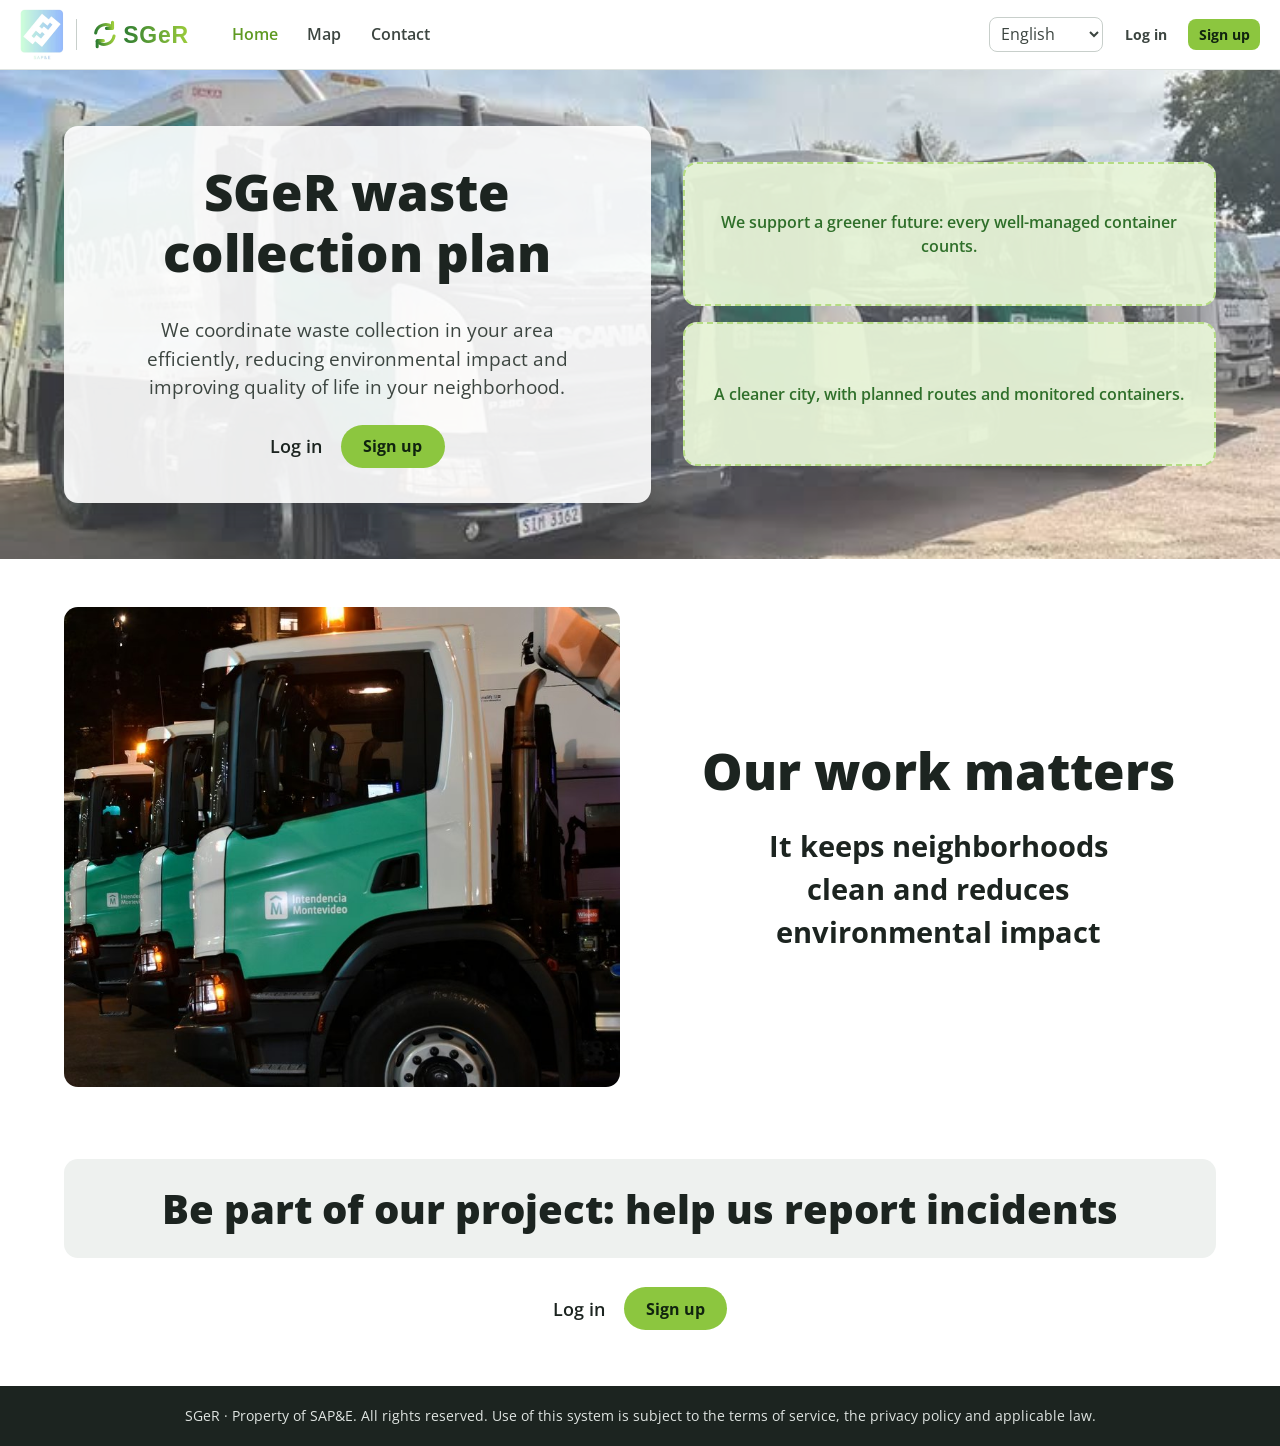
==== commit fb822e7a: "cambios front" ====
--- a/front/index.html
+++ b/front/index.html
@@ -13,7 +13,7 @@
   <header class="topbar" id="top"></header>
 
   <main>
-    <!-- Presentación: texto a la izquierda y tres tarjetas a la derecha. -->
+    <!-- Presentación: texto de SGeR a la izquierda, dos tarjetas a la derecha y la foto de los camiones de fondo. -->
     <section class="hero">
       <div class="copy">
         <h1 data-i18n="home.title"></h1>
@@ -24,31 +24,30 @@
         </div>
       </div>
 
-      <!-- Cada "slot" es un espacio reservado. Reemplazalo por un <img> o <video> con el material real. -->
       <div class="stack">
-        <div class="slot" data-i18n="home.s1"></div>
         <div class="slot" data-i18n="home.s2"></div>
         <div class="slot" data-i18n="home.s3"></div>
       </div>
     </section>
 
-    <!-- Video del camión y texto sobre el trabajo. -->
+    <!-- Foto de los camiones a la izquierda y texto sobre el trabajo a la derecha. -->
     <section class="band">
-      <div class="slot" data-i18n="home.video"></div>
-      <div class="slot" data-i18n="home.work"></div>
+      <img class="photo" src="assets/camiones-noche.jpg" data-i18n-alt="home.work.alt" alt="">
+      <div class="text">
+        <h2 data-i18n="home.work.title"></h2>
+        <p data-i18n="home.work.text"></p>
+      </div>
     </section>
 
-    <!-- GIFs a los costados y llamada a participar en el centro. -->
-    <section class="trio">
-      <div class="slot dark" data-i18n="home.gif1"></div>
-      <div class="mid">
-        <div class="slot dark" data-i18n="home.join"></div>
-        <div class="cta">
-          <a class="login" href="pages/login.html" data-i18n="nav.login"></a>
-          <a class="btn pri pill" href="pages/login.html?m=up" data-i18n="nav.signup"></a>
-        </div>
+    <!-- Llamada a participar y botones de ingreso. -->
+    <section class="join">
+      <div class="join-banner">
+        <h2 data-i18n="home.join"></h2>
       </div>
-      <div class="slot dark" data-i18n="home.gif2"></div>
+      <div class="cta">
+        <a class="login" href="pages/login.html" data-i18n="nav.login"></a>
+        <a class="btn pri pill" href="pages/login.html?m=up" data-i18n="nav.signup"></a>
+      </div>
     </section>
   </main>
 
--- a/front/css/styles.css
+++ b/front/css/styles.css
@@ -19,6 +19,7 @@
 .topbar{display:flex;align-items:center;gap:1rem;padding:.55rem 1.25rem;background:#fff;border-bottom:1px solid var(--g200);position:sticky;top:0;z-index:20;flex-wrap:wrap}
 .brand{display:flex;align-items:center;gap:.7rem;text-decoration:none;flex:none}
 .brand img{height:2.3rem;width:auto;display:block}
+.brand img.logo-empresa{height:3.2rem}
 .brand-sep{width:1px;height:1.9rem;background:var(--g300)}
 .nav{display:flex;gap:.25rem;align-items:center;flex:1;overflow-x:auto;scrollbar-width:thin}
 .nav a,.tab{padding:.45rem .8rem;border-radius:9px;color:var(--g700);text-decoration:none;font:inherit;font-weight:600;background:none;border:0;cursor:pointer;white-space:nowrap}
@@ -104,21 +105,23 @@
 .seg button{border:0;background:none;font:inherit;font-weight:600;padding:.5rem 1.1rem;border-radius:99px;cursor:pointer;color:var(--g700)}
 .seg button.on{background:#fff;color:var(--gr700);box-shadow:0 1px 3px rgba(0,0,0,.12)}
 
-.hero{display:grid;grid-template-columns:1.1fr 1fr;gap:2rem;padding:3rem clamp(1rem,5vw,4rem);align-items:center;background:linear-gradient(180deg,var(--g50),#fff)}
-.hero .copy{text-align:center;display:flex;flex-direction:column;gap:1.4rem;align-items:center}
+.hero{display:grid;grid-template-columns:1.1fr 1fr;gap:2rem;padding:3.5rem clamp(1rem,5vw,4rem);align-items:center;background:linear-gradient(rgba(255,255,255,.22),rgba(255,255,255,.22)),url(../assets/camiones-estacionados.jpg) center 60%/cover no-repeat}
+.hero .copy{text-align:center;display:flex;flex-direction:column;gap:1.4rem;align-items:center;background:rgba(255,255,255,.9);border-radius:var(--r);padding:2.2rem 1.6rem;box-shadow:0 10px 30px rgba(28,36,32,.12)}
 .hero .copy p{font-size:1.2rem;max-width:30rem;color:var(--g700);margin:0}
 .cta{display:flex;gap:1.2rem;align-items:center;justify-content:center}
 .cta a.login{font-size:1.15rem;font-weight:600;color:var(--g900);text-decoration:none}
 .stack{display:grid;gap:1rem}
 .slot{background:var(--gr100);border:2px dashed var(--gr300);border-radius:var(--r);padding:1.2rem;display:grid;place-items:center;text-align:center;color:var(--gr700);font-weight:600;min-height:7rem}
-.slot.dark{background:var(--g100);border-color:var(--g300);color:var(--g700)}
-.band{display:grid;grid-template-columns:1.6fr 1fr;gap:2rem;padding:2.5rem clamp(1rem,5vw,4rem)}
-.band .slot{min-height:18rem}
-.trio{display:grid;grid-template-columns:1fr 1fr 1fr;gap:1.5rem;padding:2.5rem clamp(1rem,5vw,4rem);align-items:center}
-.trio .slot{min-height:20rem}
-.trio .mid{display:flex;flex-direction:column;gap:1.2rem;align-items:center;text-align:center}
-.trio .mid .slot{min-height:11rem;width:100%}
-@media(max-width:820px){.hero,.band,.trio{grid-template-columns:1fr}}
+.hero .slot{background:rgba(232,245,216,.94);min-height:9rem}
+.band{display:grid;grid-template-columns:1fr 1fr;gap:2.5rem;padding:3rem clamp(1rem,5vw,4rem);align-items:center}
+.band .photo{width:100%;aspect-ratio:1.12;max-height:30rem;object-fit:cover;object-position:65% center;border-radius:var(--r);display:block}
+.band .text{display:flex;flex-direction:column;gap:1.4rem;text-align:center;align-items:center}
+.band .text h2{font-size:clamp(2rem,4vw,3.2rem);font-weight:800;margin:0}
+.band .text p{font-size:clamp(1.2rem,2.3vw,1.8rem);font-weight:700;margin:0;max-width:26rem}
+.join{display:flex;flex-direction:column;align-items:center;gap:1.8rem;padding:1.5rem clamp(1rem,5vw,4rem) 3.5rem}
+.join-banner{width:100%;max-width:72rem;background:var(--g100);border-radius:var(--r);padding:1.6rem 2rem;text-align:center}
+.join-banner h2{margin:0;font-size:clamp(1.5rem,3.3vw,2.5rem);font-weight:800}
+@media(max-width:820px){.hero,.band{grid-template-columns:1fr}}
 
 .footer{background:var(--g900);color:var(--g200);text-align:center;padding:1.2rem 1rem;font-size:.9rem}
 .nav a.on{color:var(--gr600)}
